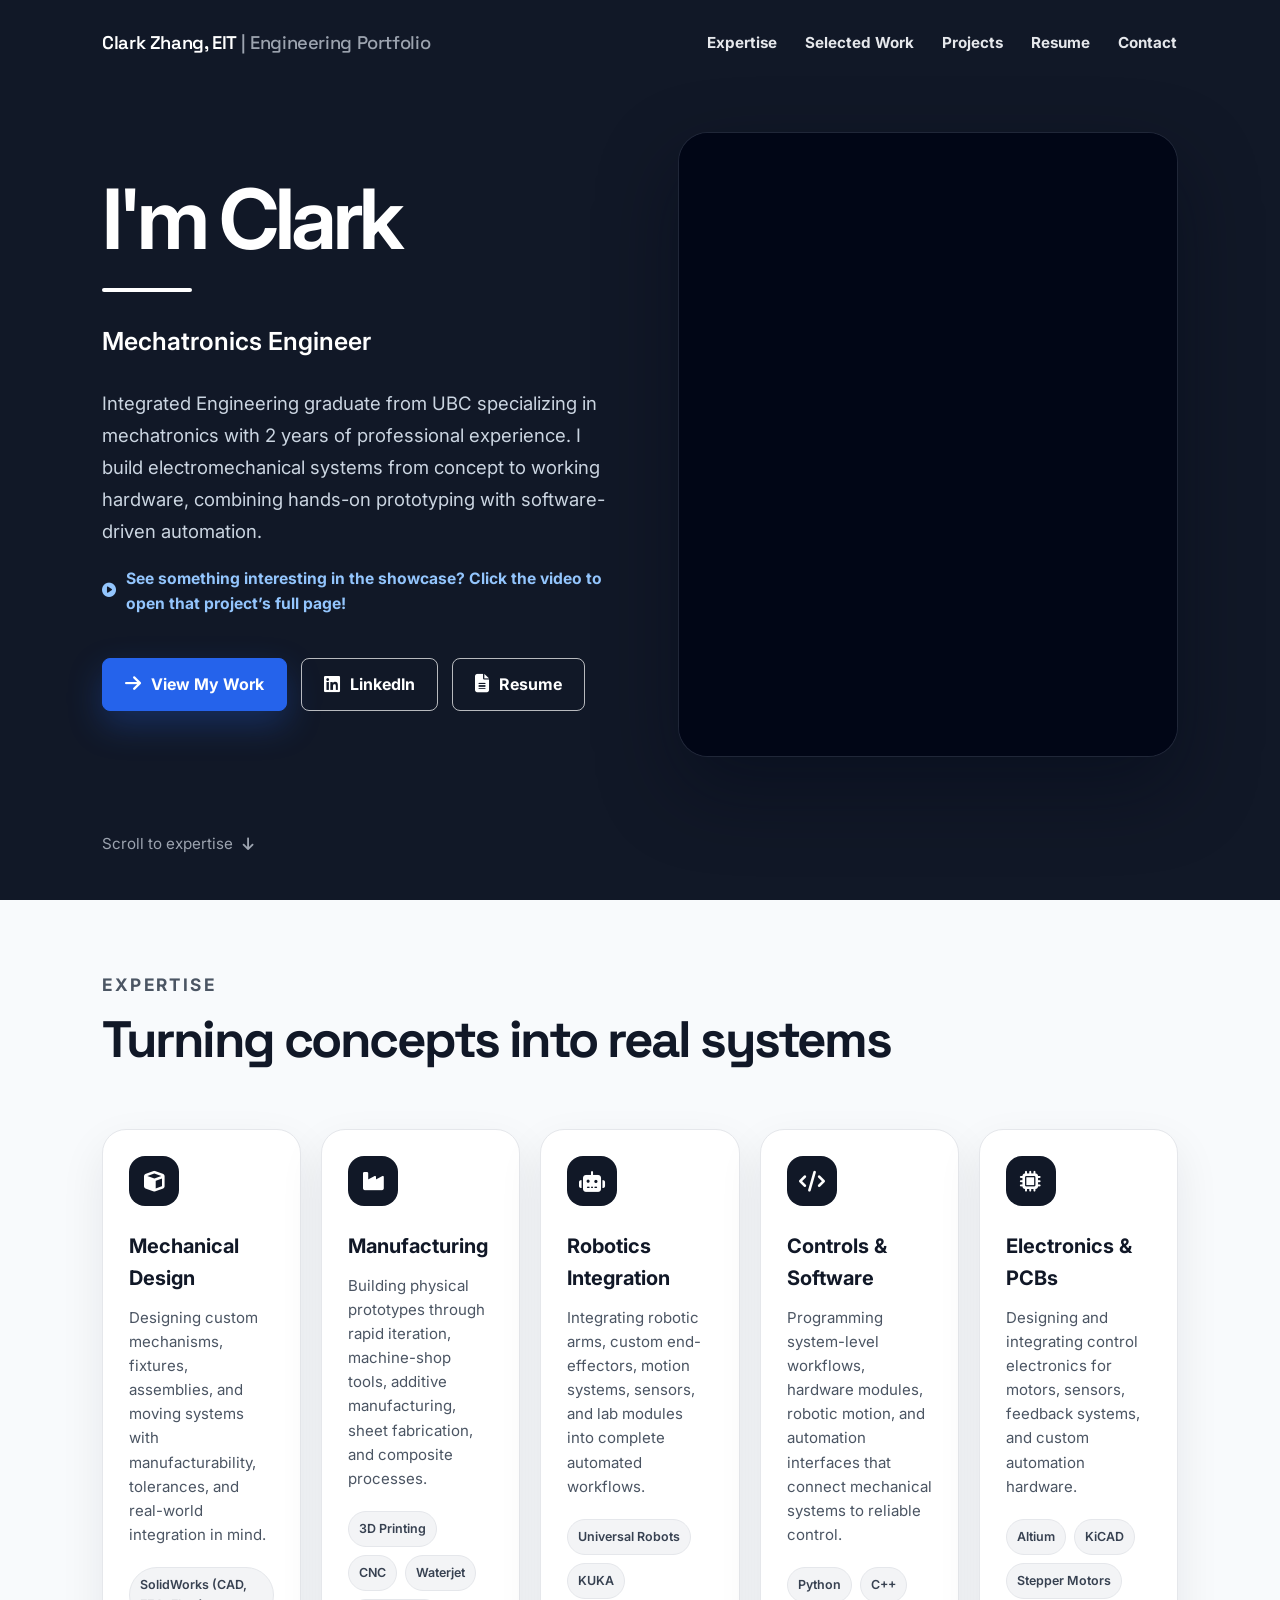
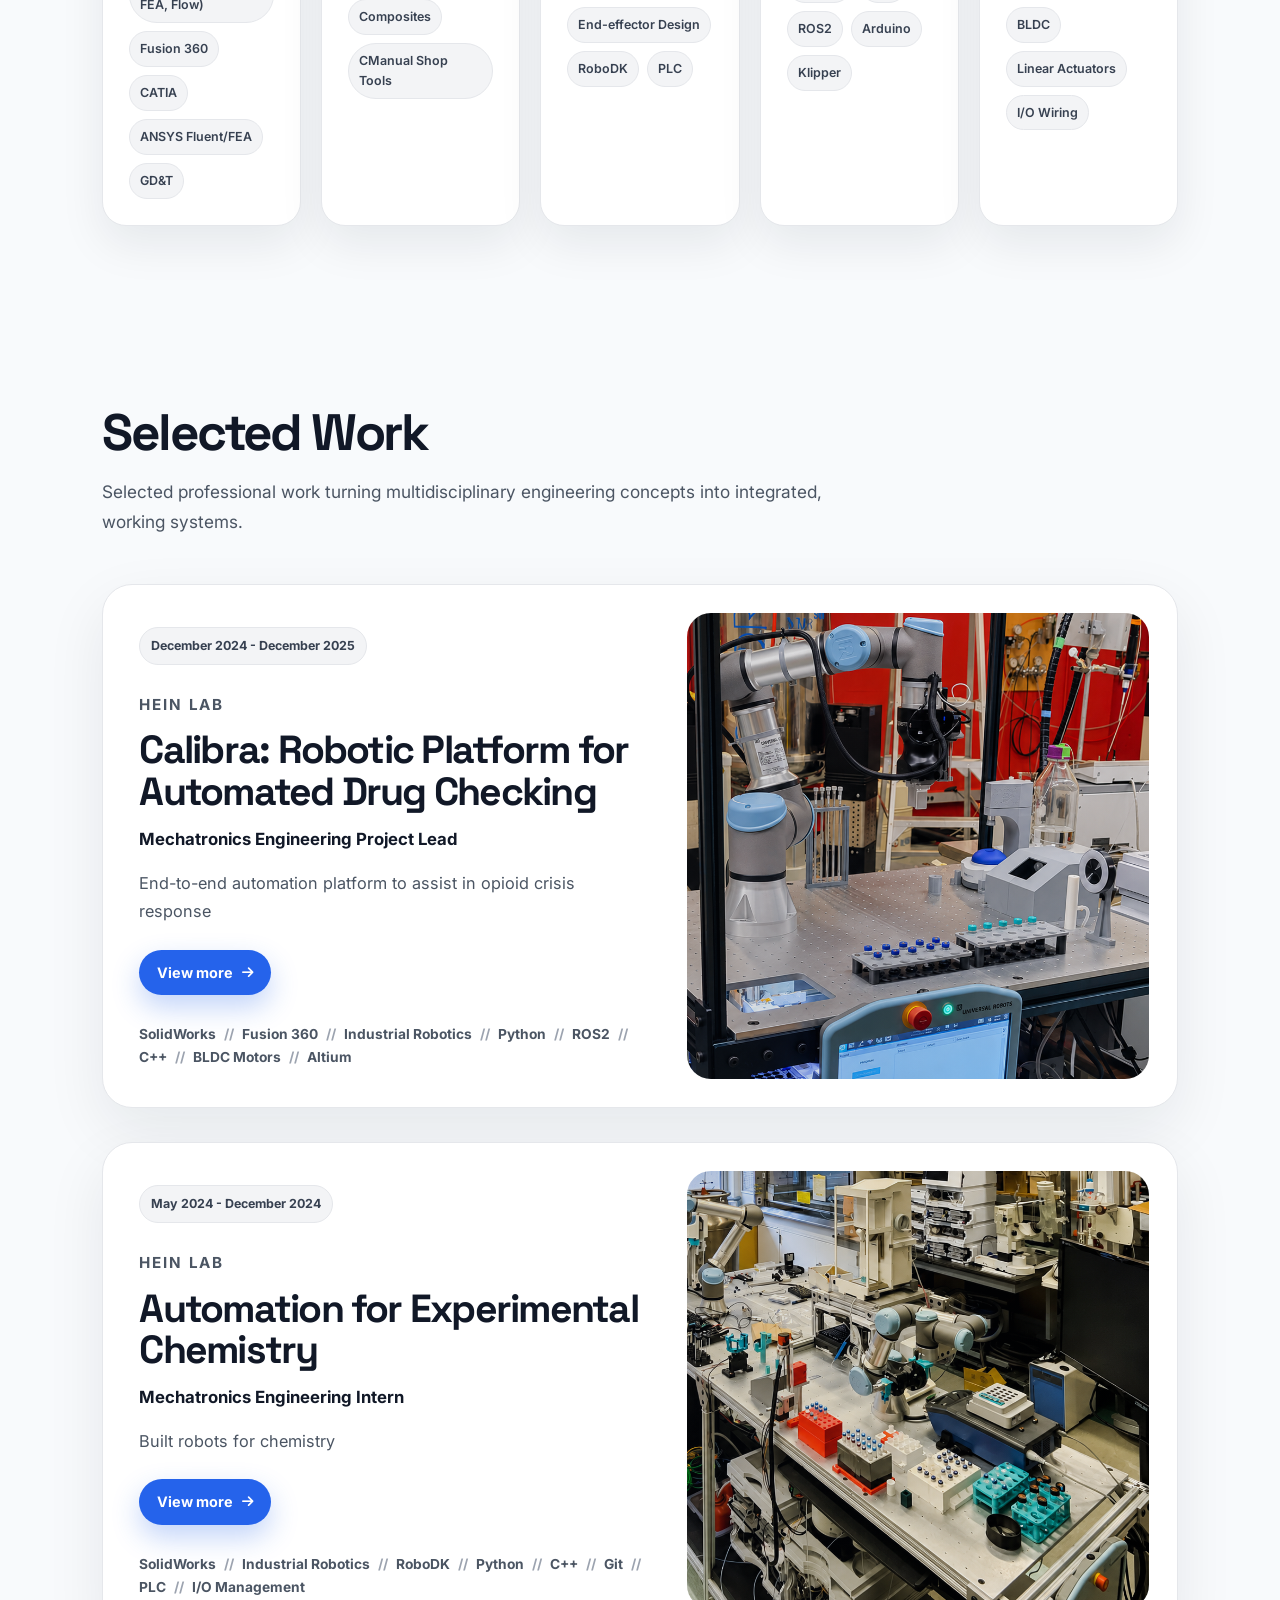
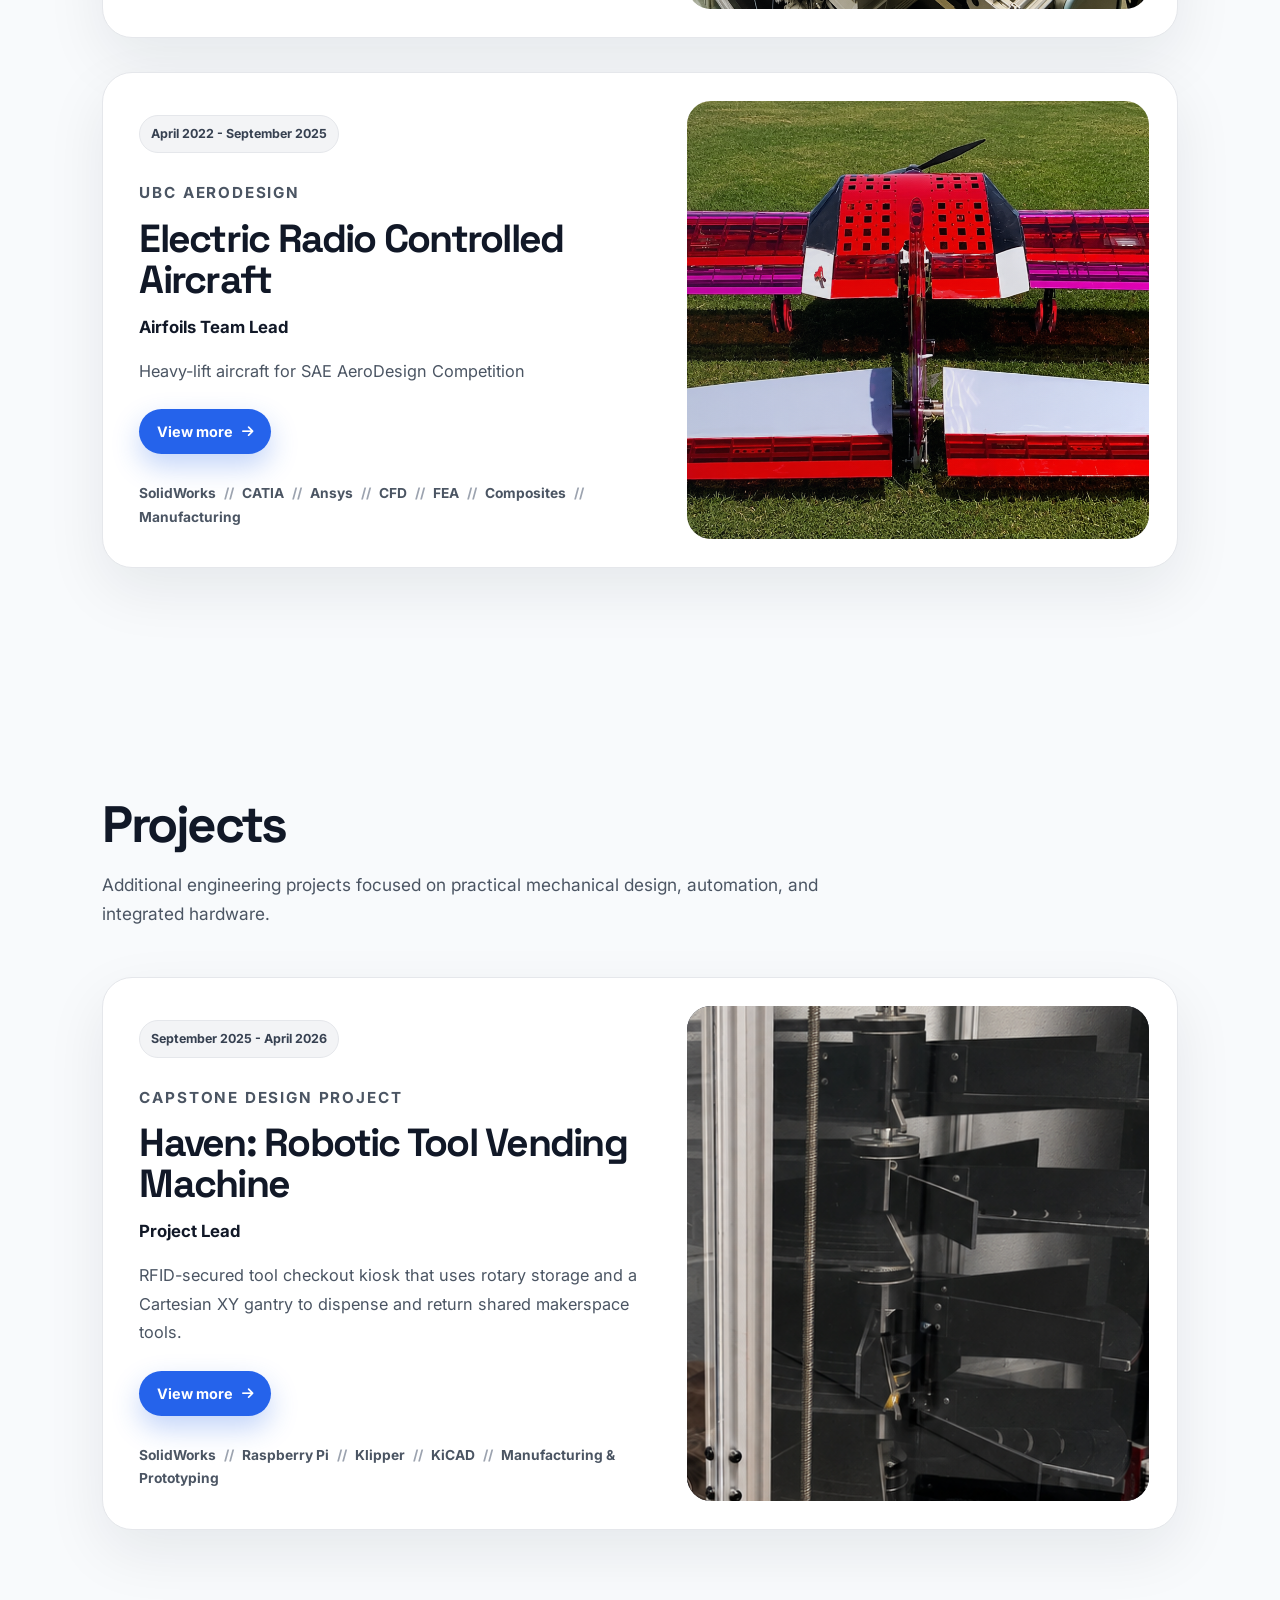
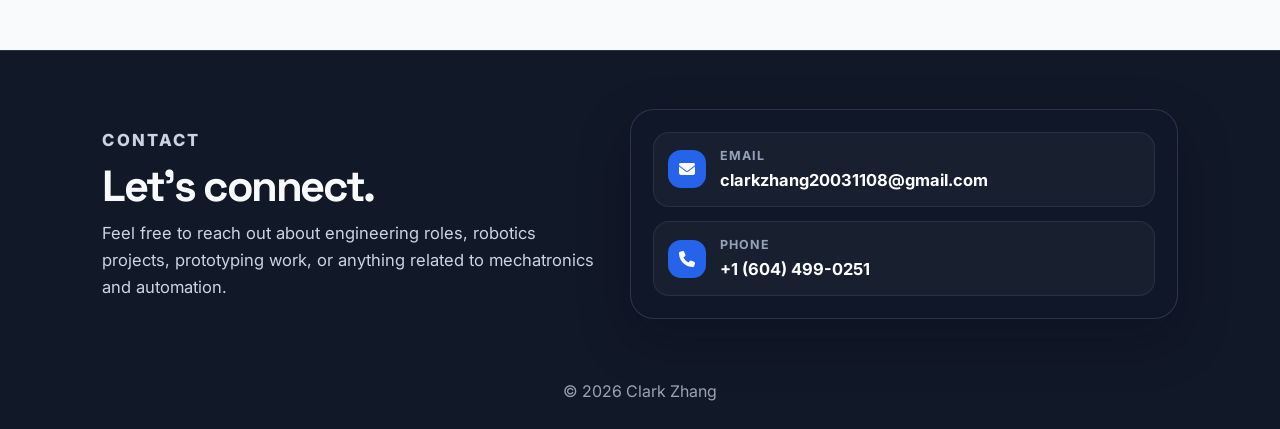
==== index.html @ 31106a75 "Adjust hero animation timing" ====
<!DOCTYPE html>
<html lang="en">
<head>
  <meta charset="UTF-8" />
  <meta name="viewport" content="width=device-width, initial-scale=1.0" />

  <title>Clark Zhang, EIT | Engineering Portfolio</title>

  <link rel="preconnect" href="https://fonts.googleapis.com">
  <link rel="preconnect" href="https://fonts.gstatic.com" crossorigin>
  <link href="https://fonts.googleapis.com/css2?family=Inter:wght@400;500;600;700;800&family=Space+Grotesk:wght@500;600;700&display=swap" rel="stylesheet">

  <link rel="stylesheet" href="https://cdnjs.cloudflare.com/ajax/libs/font-awesome/6.5.1/css/all.min.css">
  <link rel="stylesheet" href="style.css" />
  <style>
    html {
      scroll-snap-type: none !important;
    }

    .hero,
    .expertise-section,
    .projects,
    .other-projects,
    .contact-section {
      scroll-snap-align: none !important;
    }

    .hero-main {
      grid-template-columns: minmax(0, 1.08fr) minmax(500px, 0.82fr);
      gap: 56px;
      align-items: center;
    }

    .hero-content {
      max-width: 920px;
    }

    .hero-headline {
      max-width: 880px;
      font-size: clamp(1.55rem, 1.65vw, 2.15rem);
      line-height: 1.28;
    }

    .hero-intro {
      max-width: 820px;
      margin-top: 30px;
      font-size: 1.16rem;
      line-height: 1.72;
      color: #cbd5e1;
    }

    .hero-video-note {
      display: inline-flex;
      align-items: center;
      gap: 10px;
      margin-top: 18px;
      color: #93c5fd;
      font-size: 0.98rem;
      font-weight: 700;
    }

    .hero-video-note i {
      font-size: 0.9rem;
    }

    .hero-content .hero-buttons {
      margin-top: 42px;
    }

    .hero-work-button {
      background: #2563eb;
      border-color: #2563eb;
      color: #ffffff;
      box-shadow: 0 14px 34px rgba(37, 99, 235, 0.28);
    }

    .hero-work-button:hover {
      background: #1d4ed8;
      border-color: #1d4ed8;
      color: #ffffff;
      transform: translateY(-2px);
    }

    .hero-showcase {
      position: relative;
      width: min(640px, 100%);
      aspect-ratio: 4 / 5;
      justify-self: end;
      border-radius: 30px;
      overflow: hidden;
      border: 1px solid rgba(148, 163, 184, 0.2);
      background: rgba(2, 6, 23, 0.88);
      box-shadow: 0 32px 80px rgba(2, 6, 23, 0.42);
      cursor: pointer;
      transition: transform 0.22s ease, border-color 0.22s ease, box-shadow 0.22s ease;
    }

    .hero-showcase:hover,
    .hero-showcase:focus-visible {
      transform: translateY(-4px);
      border-color: rgba(147, 197, 253, 0.72);
      box-shadow: 0 38px 92px rgba(2, 6, 23, 0.5), 0 0 0 4px rgba(37, 99, 235, 0.16);
      outline: none;
    }

    .hero-showcase video {
      width: 100%;
      height: 100%;
      object-fit: contain;
      display: block;
      background: rgba(2, 6, 23, 0.88);
    }

    .hero nav,
    .hero-content,
    .hero-showcase {
      opacity: 0;
      animation: hero-swipe-in 0.85s cubic-bezier(0.16, 1, 0.3, 1) forwards;
      will-change: opacity, transform, filter;
    }

    .hero-content,
    .hero-showcase {
      animation-delay: 0.12s;
    }

    .hero nav {
      animation-delay: 0.72s;
    }

    @keyframes hero-swipe-in {
      from {
        opacity: 0;
        transform: translateY(24px);
        filter: blur(4px);
      }

      to {
        opacity: 1;
        transform: translateY(0);
        filter: blur(0);
      }
    }

    @media (prefers-reduced-motion: reduce) {
      .hero nav,
      .hero-content,
      .hero-showcase {
        opacity: 1;
        animation: none;
        transform: none;
        filter: none;
      }
    }

    .scroll-hint {
      animation: scroll-bounce-gentle 2.4s ease-in-out infinite;
    }

    .scroll-hint i {
      animation: arrow-bounce-gentle 2.4s ease-in-out infinite;
    }

    @keyframes scroll-bounce-gentle {
      0%, 100% {
        transform: translateY(0);
        color: #9ca3af;
      }
      45% {
        transform: translateY(-7px);
        color: #f8fafc;
      }
      60% {
        transform: translateY(0);
      }
    }

    @keyframes arrow-bounce-gentle {
      0%, 100% {
        transform: translateY(0);
      }
      45% {
        transform: translateY(5px);
      }
      60% {
        transform: translateY(0);
      }
    }

    .other-projects {
      background: #f8fafc;
      color: #111827;
      padding: 110px 8% 120px;
    }

    .portfolio-projects {
      display: flex;
      flex-direction: column;
      gap: 34px;
    }

    .portfolio-project-card {
      display: grid;
      grid-template-columns: minmax(0, 1fr) minmax(360px, 0.9fr);
      gap: 42px;
      align-items: stretch;
      background: white;
      border: 1px solid #e5e7eb;
      border-radius: 30px;
      padding: 28px;
      min-height: 360px;
      box-shadow: 0 22px 60px rgba(15, 23, 42, 0.08);
      color: inherit;
    }

    .portfolio-project-copy {
      display: flex;
      flex-direction: column;
      justify-content: space-between;
      padding: 14px 0 10px 8px;
    }

    .portfolio-project-card h3 {
      font-family: "Space Grotesk", "Inter", sans-serif;
      font-size: 2.45rem;
      line-height: 1.05;
      letter-spacing: -0.045em;
      margin-bottom: 14px;
    }

    .portfolio-project-image {
      position: relative;
      min-height: 300px;
      overflow: hidden;
      border-radius: 24px;
      background: #111827;
    }

    .portfolio-project-image img {
      width: 100%;
      height: 100%;
      min-height: 300px;
      object-fit: cover;
      object-position: top center;
      transform: scale(1.32);
      transform-origin: top center;
      display: block;
    }

    .contact-section {
      background: #111827;
      color: #f8fafc;
      padding: 58px 8% 42px;
      border-top: 1px solid rgba(148, 163, 184, 0.18);
    }

    .contact-inner {
      width: min(1080px, 100%);
      margin: 0 auto;
      display: grid;
      grid-template-columns: minmax(0, 0.9fr) minmax(360px, 1fr);
      gap: 34px;
      align-items: center;
    }

    .contact-kicker {
      color: #93c5fd;
      text-transform: uppercase;
      letter-spacing: 0.14em;
      font-weight: 800;
      font-size: 0.82rem;
      margin-bottom: 10px;
    }

    .contact-section h2 {
      font-family: "Space Grotesk", "Inter", sans-serif;
      font-size: clamp(2.25rem, 3.4vw, 3.65rem);
      line-height: 1.03;
      letter-spacing: -0.055em;
      margin-bottom: 12px;
    }

    .contact-section p {
      color: #cbd5e1;
      font-size: 1.04rem;
      line-height: 1.62;
      max-width: 620px;
    }

    .contact-card {
      display: grid;
      gap: 14px;
      padding: 22px;
      border-radius: 24px;
      border: 1px solid rgba(148, 163, 184, 0.22);
      background: rgba(15, 23, 42, 0.75);
      box-shadow: 0 20px 52px rgba(2, 6, 23, 0.28);
    }

    .contact-item {
      display: flex;
      gap: 14px;
      align-items: center;
      color: #f8fafc;
      text-decoration: none;
      padding: 13px 14px;
      border-radius: 16px;
      background: rgba(255, 255, 255, 0.04);
      border: 1px solid rgba(148, 163, 184, 0.13);
      transition: transform 0.2s ease, border-color 0.2s ease, background 0.2s ease;
    }

    .contact-item:hover {
      transform: translateY(-2px);
      border-color: rgba(147, 197, 253, 0.6);
      background: rgba(37, 99, 235, 0.14);
    }

    .contact-icon {
      width: 38px;
      height: 38px;
      border-radius: 13px;
      display: grid;
      place-items: center;
      background: #2563eb;
      color: #ffffff;
      flex: 0 0 auto;
    }

    .contact-label {
      display: block;
      color: #94a3b8;
      font-size: 0.78rem;
      font-weight: 700;
      text-transform: uppercase;
      letter-spacing: 0.08em;
      margin-bottom: 1px;
    }

    .contact-value {
      display: block;
      color: #ffffff;
      font-size: 1.03rem;
      font-weight: 700;
    }

    footer {
      padding: 18px 8% 24px !important;
    }

    @media (max-width: 950px) {
      .hero-main {
        grid-template-columns: 1fr;
        gap: 42px;
      }

      .hero-showcase {
        justify-self: start;
        width: min(640px, 100%);
      }

      .portfolio-project-card,
      .contact-inner {
        grid-template-columns: 1fr;
        gap: 24px;
      }

      .portfolio-project-image {
        order: -1;
      }
    }

    @media (max-width: 700px) {
      .hero-showcase {
        border-radius: 22px;
      }

      .hero-intro {
        font-size: 1rem;
      }

      .hero-video-note {
        font-size: 0.9rem;
      }

      .other-projects {
        padding: 85px 7% 95px;
      }

      .contact-section {
        padding: 54px 7% 38px;
      }

      .portfolio-project-card {
        padding: 20px;
        border-radius: 24px;
        min-height: auto;
      }

      .portfolio-project-card h3 {
        font-size: 1.85rem;
      }

      .contact-card {
        padding: 18px;
      }

      .contact-item {
        align-items: flex-start;
      }

      .contact-value {
        font-size: 0.98rem;
        overflow-wrap: anywhere;
      }
    }
  </style>
  <script type="text/javascript">
      (function(c,l,a,r,i,t,y){
          c[a]=c[a]||function(){(c[a].q=c[a].q||[]).push(arguments)};
          t=l.createElement(r);t.async=1;t.src="https://www.clarity.ms/tag/"+i;
          y=l.getElementsByTagName(r)[0];y.parentNode.insertBefore(t,y);
      })(window, document, "clarity", "script", "x20qaftt5k");
  </script>
</head>

<body>
  <header class="hero">
    <nav>
      <h2 class="nav-brand">Clark Zhang, EIT <span>| Engineering Portfolio</span></h2>

      <div>
        <a href="#expertise">Expertise</a>
        <a href="#selected-work">Selected Work</a>
        <a href="#projects">Projects</a>
        <a href="resume.pdf?v=2" target="_blank">Resume</a>
        <a href="#contact">Contact</a>
      </div>
    </nav>

    <div class="hero-main">
      <div class="hero-content">
        <h1>I'm Clark</h1>
        <div class="hero-line"></div>

        <h2 class="hero-headline">
          Mechatronics Engineer
        </h2>

        <p class="hero-intro">
          Integrated Engineering graduate from UBC specializing in mechatronics with 2 years of professional experience. I build electromechanical systems from concept to working hardware, combining hands-on prototyping with software-driven automation.
        </p>

        <p class="hero-video-note">
          <i class="fa-solid fa-circle-play"></i>
          See something interesting in the showcase? Click the video to open that project’s full page!
        </p>

        <div class="hero-buttons">
          <a class="button icon-button hero-work-button" href="#selected-work">
            <i class="fa-solid fa-arrow-right"></i>
            View My Work
          </a>

          <a class="button icon-button secondary" href="https://www.linkedin.com/in/zhang-clark/" target="_blank" rel="noreferrer">
            <i class="fa-brands fa-linkedin"></i>
            LinkedIn
          </a>

          <a class="button icon-button secondary" href="resume.pdf?v=2" target="_blank">
            <i class="fa-solid fa-file-lines"></i>
            Resume
          </a>
        </div>
      </div>

      <figure class="hero-showcase" tabindex="0" role="link" aria-label="Open current project showcase">
        <video class="hero-showcase-video" autoplay muted loop playsinline preload="auto">
          <source src="./Portfolio-showcase.mp4?v=4" type="video/mp4">
          Your browser does not support the video tag.
        </video>
      </figure>
    </div>

    <a class="scroll-hint" href="#expertise">
      Scroll to expertise
      <i class="fa-solid fa-arrow-down"></i>
    </a>
  </header>

  <section id="expertise" class="expertise-section">
    <div class="expertise-header">
      <p class="expertise-kicker">Expertise</p>
      <h2>Turning concepts into real systems</h2>
    </div>

    <div class="skills-grid">
      <div class="skill-card">
        <div class="skill-icon"><i class="fa-solid fa-cube"></i></div>
        <h3>Mechanical Design</h3>
        <p>
          Designing custom mechanisms, fixtures, assemblies, and moving systems with manufacturability,
          tolerances, and real-world integration in mind.
        </p>
        <div class="skill-tags">
          <span>SolidWorks (CAD, FEA, Flow)</span>
          <span>Fusion 360</span>
          <span>CATIA</span>
          <span>ANSYS Fluent/FEA</span>
          <span>GD&amp;T</span>
        </div>
      </div>

      <div class="skill-card">
        <div class="skill-icon"><i class="fa-solid fa-industry"></i></div>
        <h3>Manufacturing</h3>
        <p>
          Building physical prototypes through rapid iteration, machine-shop tools, additive manufacturing,
          sheet fabrication, and composite processes.
        </p>
        <div class="skill-tags">
          <span>3D Printing</span>
          <span>CNC</span>
          <span>Waterjet</span>
          <span>Composites</span>
          <span>CManual Shop Tools</span>
        </div>
      </div>

      <div class="skill-card">
        <div class="skill-icon"><i class="fa-solid fa-robot"></i></div>
        <h3>Robotics Integration</h3>
        <p>
          Integrating robotic arms, custom end-effectors, motion systems, sensors, and lab modules into
          complete automated workflows.
        </p>
        <div class="skill-tags">
          <span>Universal Robots</span>
          <span>KUKA</span>
          <span>End-effector Design</span>
          <span>RoboDK</span>
          <span>PLC</span>
        </div>
      </div>

      <div class="skill-card">
        <div class="skill-icon"><i class="fa-solid fa-code"></i></div>
        <h3>Controls &amp; Software</h3>
        <p>
          Programming system-level workflows, hardware modules, robotic motion, and automation interfaces
          that connect mechanical systems to reliable control.
        </p>
        <div class="skill-tags">
          <span>Python</span>
          <span>C++</span>
          <span>ROS2</span>
          <span>Arduino</span>
          <span>Klipper</span>
        </div>
      </div>

      <div class="skill-card">
        <div class="skill-icon"><i class="fa-solid fa-microchip"></i></div>
        <h3>Electronics &amp; PCBs</h3>
        <p>
          Designing and integrating control electronics for motors, sensors, feedback systems, and custom
          automation hardware.
        </p>
        <div class="skill-tags">
          <span>Altium</span>
          <span>KiCAD</span>
          <span>Stepper Motors</span>
          <span>BLDC</span>
          <span>Linear Actuators</span>
          <span>I/O Wiring</span>
        </div>
      </div>
    </div>
  </section>

  <section id="selected-work" class="projects">
    <div class="projects-header">
      <h2>Selected Work</h2>
      <p>
        Selected professional work turning multidisciplinary engineering concepts into integrated, working systems.
      </p>
    </div>

    <div class="featured-projects">
      <a class="featured-project" href="projects/drug-analysis.html">
        <div class="project-copy">
          <div class="project-topline">
            <span class="project-pill">December 2024 - December 2025</span>
          </div>

          <div class="project-main">
            <p class="project-company">Hein Lab</p>
            <h3>Calibra: Robotic Platform for Automated Drug Checking</h3>
            <p class="project-role">Mechatronics Engineering Project Lead</p>
            <p class="project-description">
              End-to-end automation platform to assist in opioid crisis response
            </p>

            <span class="project-view-button">
              View more
              <i class="fa-solid fa-arrow-right"></i>
            </span>
          </div>

          <div class="project-bottom">
            <div class="project-skills">
              <span>SolidWorks</span>
              <span>Fusion 360</span>
              <span>Industrial Robotics</span>
              <span>Python</span>
              <span>ROS2</span>
              <span>C++</span>
              <span>BLDC Motors</span>
              <span>Altium</span>
            </div>
          </div>
        </div>

        <div class="project-image-wrap">
          <img src="images/calibra/drug-checking.png" alt="Robotic drug-checking platform">
          <div class="project-image-overlay"></div>
        </div>
      </a>

      <a class="featured-project" href="projects/hein-internship.html">
        <div class="project-copy">
          <div class="project-topline">
            <span class="project-pill">May 2024 - December 2024</span>
          </div>

          <div class="project-main">
            <p class="project-company">Hein Lab</p>
            <h3>Automation for Experimental Chemistry</h3>
            <p class="project-role">Mechatronics Engineering Intern</p>
            <p class="project-description">
              Built robots for chemistry
            </p>
            <span class="project-view-button">
              View more
              <i class="fa-solid fa-arrow-right"></i>
            </span>
          </div>

          <div class="project-bottom">
            <div class="project-skills">
              <span>SolidWorks</span>
              <span>Industrial Robotics</span>
              <span>RoboDK</span>
              <span>Python</span>
              <span>C++</span>
              <span>Git</span>
              <span>PLC</span>
              <span>I/O Management</span>
            </div>
          </div>
        </div>

        <div class="project-image-wrap">
          <img src="images/hein-internship.png" alt="Hein Lab Mechatronics project">
          <div class="project-image-overlay"></div>
        </div>
      </a>

      <a class="featured-project" href="projects/aerodesign.html">
        <div class="project-copy">
          <div class="project-topline">
            <span class="project-pill">April 2022 - September 2025</span>
          </div>

          <div class="project-main">
            <p class="project-company">UBC AeroDesign</p>
            <h3>Electric Radio Controlled Aircraft</h3>
            <p class="project-role">Airfoils Team Lead</p>
            <p class="project-description">
              Heavy-lift aircraft for SAE AeroDesign Competition
            </p>
            <span class="project-view-button">
              View more
              <i class="fa-solid fa-arrow-right"></i>
            </span>
          </div>

          <div class="project-bottom">
            <div class="project-skills">
              <span>SolidWorks</span>
              <span>CATIA</span>
              <span>Ansys</span>
              <span>CFD</span>
              <span>FEA</span>
              <span>Composites</span>
              <span>Manufacturing</span>
            </div>
          </div>
        </div>

        <div class="project-image-wrap">
          <img src="images/aerodesign.png" alt="UBC AeroDesign aircraft">
          <div class="project-image-overlay"></div>
        </div>
      </a> 
    </div>
  </section>

  <section id="projects" class="other-projects">
    <div class="projects-header">
      <h2>Projects</h2>
      <p>
        Additional engineering projects focused on practical mechanical design, automation, and integrated hardware.
      </p>
    </div>

    <div class="portfolio-projects">
      <article class="portfolio-project-card">
        <div class="portfolio-project-copy">
          <div class="project-topline">
            <span class="project-pill">September 2025 - April 2026</span>
          </div>

          <div class="project-main">
            <p class="project-company">Capstone Design Project</p>
            <h3>Haven: Robotic Tool Vending Machine</h3>
            <p class="project-role">Project Lead</p>
            <p class="project-description">
              RFID-secured tool checkout kiosk that uses rotary storage and a Cartesian XY gantry to dispense and return shared makerspace tools.
            </p>
            <a class="project-view-button" href="projects/haven.html">
              View more
              <i class="fa-solid fa-arrow-right"></i>
            </a>
          </div>

          <div class="project-bottom">
            <div class="project-skills">
              <span>SolidWorks</span>
              <span>Raspberry Pi</span>
              <span>Klipper</span>
              <span>KiCAD</span>
              <span>Manufacturing &amp; Prototyping</span>
            </div>
          </div>
        </div>

        <div class="portfolio-project-image">
          <img src="images/haven/haven-cropped.png" alt="Haven robotic tool vending machine">
        </div>
      </article>
    </div>
  </section>

  <section id="contact" class="contact-section">
    <div class="contact-inner">
      <div>
        <p class="contact-kicker">Contact</p>
        <h2>Let’s connect.</h2>
        <p>
          Feel free to reach out about engineering roles, robotics projects, prototyping work, or anything related to mechatronics and automation.
        </p>
      </div>

      <div class="contact-card">
        <a class="contact-item" href="mailto:clarkzhang20031108@gmail.com">
          <span class="contact-icon"><i class="fa-solid fa-envelope"></i></span>
          <span>
            <span class="contact-label">Email</span>
            <span class="contact-value">clarkzhang20031108@gmail.com</span>
          </span>
        </a>

        <a class="contact-item" href="tel:+16044990251">
          <span class="contact-icon"><i class="fa-solid fa-phone"></i></span>
          <span>
            <span class="contact-label">Phone</span>
            <span class="contact-value">+1 (604) 499-0251</span>
          </span>
        </a>
      </div>
    </div>
  </section>

  <footer>
    <p>&copy; 2026 Clark Zhang</p>
  </footer>

  <script>
    document.addEventListener('DOMContentLoaded', () => {
      const video = document.querySelector('.hero-showcase-video');
      const showcase = document.querySelector('.hero-showcase');
      const currentProjectLabel = document.querySelector('.hero-current-project');
      if (!video || !showcase) return;

      const showcaseSegments = [
        { name: 'Calibra', duration: 8.03, href: 'projects/drug-analysis.html' },
        { name: 'Mechatronics Internship', duration: 4.26, href: 'projects/hein-internship.html' },
        { name: 'AeroDesign', duration: 5.13, href: 'projects/aerodesign.html' },
        { name: 'Haven', duration: 7.8, href: 'projects/haven.html' }
      ];

      const totalShowcaseDuration = showcaseSegments.reduce((sum, segment) => sum + segment.duration, 0);

      const getCurrentSegment = () => {
        const rawTime = Number.isFinite(video.currentTime) ? video.currentTime : 0;
        let time = rawTime % totalShowcaseDuration;

        for (const segment of showcaseSegments) {
          if (time < segment.duration) return segment;
          time -= segment.duration;
        }

        return showcaseSegments[0];
      };

      const updateCurrentProject = () => {
        const segment = getCurrentSegment();
        showcase.dataset.currentHref = segment.href;
        showcase.setAttribute('aria-label', `Open ${segment.name} project page`);
        if (currentProjectLabel) currentProjectLabel.textContent = segment.name;
      };

      const openCurrentProject = () => {
        updateCurrentProject();
        const href = showcase.dataset.currentHref || showcaseSegments[0].href;
        window.location.href = href;
      };

      video.muted = true;
      video.defaultMuted = true;
      video.playsInline = true;

      const tryPlay = () => {
        const playAttempt = video.play();
        if (playAttempt !== undefined) {
          playAttempt.catch(() => {});
        }
      };

      updateCurrentProject();
      video.addEventListener('timeupdate', updateCurrentProject);
      video.addEventListener('loadedmetadata', updateCurrentProject);
      showcase.addEventListener('click', openCurrentProject);
      showcase.addEventListener('keydown', (event) => {
        if (event.key === 'Enter' || event.key === ' ') {
          event.preventDefault();
          openCurrentProject();
        }
      });

      tryPlay();
      window.addEventListener('load', tryPlay);
      document.addEventListener('visibilitychange', () => {
        if (!document.hidden) tryPlay();
      });
    });
  </script>
</body>
</html>
---- style.css ----
* {
  box-sizing: border-box;
  margin: 0;
  padding: 0;
}

html {
  scroll-behavior: smooth;
  scroll-snap-type: y proximity;
}

body {
  font-family: "Inter", Arial, Helvetica, sans-serif;
  line-height: 1.6;
  background: #f8fafc;
  color: #111827;
  overflow-x: hidden;
}

a {
  text-decoration: none;
  color: inherit;
}

/* =========================
   Navigation
========================= */

nav {
  display: flex;
  justify-content: space-between;
  align-items: center;
  gap: 28px;
}

nav a {
  margin-left: 24px;
  color: #e5e7eb;
  font-size: 0.95rem;
  font-weight: 700;
}

nav a:hover {
  color: white;
}

.nav-brand {
  font-family: "Space Grotesk", "Inter", sans-serif;
  font-size: 1.15rem;
  font-weight: 600;
  letter-spacing: -0.02em;
  color: white;
}

.nav-brand span {
  color: #9ca3af;
  font-weight: 500;
}

/* =========================
   Hero
========================= */

.hero {
  min-height: 100vh;
  scroll-snap-align: start;
  background: #111827;
  color: white;
  padding: 28px 8% 36px;
  display: flex;
  flex-direction: column;
  justify-content: space-between;
}

.hero-main {
  display: grid;
  grid-template-columns: minmax(0, 1.1fr) minmax(320px, 0.9fr);
  gap: 80px;
  align-items: center;
  flex: 1;
}

.hero-content {
  max-width: 820px;
}

.hero h1 {
  font-size: 5.2rem;
  font-weight: 650;
  letter-spacing: -0.05em;
  line-height: 1;
  margin-bottom: 28px;
}

.hero-line {
  width: 90px;
  height: 4px;
  background: white;
  border-radius: 999px;
  margin-bottom: 34px;
}

.hero-headline {
  font-size: 1.55rem;
  font-weight: 600;
  line-height: 1.45;
  max-width: 850px;
  margin-bottom: 16px;
  color: white;
}

.hero-description {
  font-size: 1.15rem;
  line-height: 1.75;
  max-width: 800px;
  color: #d1d5db;
  margin-bottom: 36px;
}

.hero-buttons {
  display: flex;
  gap: 14px;
  flex-wrap: wrap;
}

.button {
  display: inline-flex;
  align-items: center;
  justify-content: center;
  gap: 10px;
  padding: 13px 22px;
  border-radius: 8px;
  background: white;
  color: #111827;
  font-weight: 700;
  border: 1px solid white;
}

.button.secondary {
  background: transparent;
  color: white;
  border-color: rgba(255, 255, 255, 0.7);
}

.button i {
  font-size: 1.05rem;
}

.icon-button {
  display: inline-flex;
  align-items: center;
  gap: 10px;
}

.icon-button i {
  font-size: 1.15rem;
}

/* Plain right-side hero paragraph */
.hero-side {
  max-width: 620px;
  justify-self: end;
  border: none;
  background: transparent;
  backdrop-filter: none;
  box-shadow: none;
  border-radius: 0;
  padding: 0;
}

.hero-side p {
  color: #cbd5e1;
  font-size: 1.22rem;
  line-height: 1.8;
  margin: 0;
  max-width: 620px;
}

.hero-side-label {
  font-size: 0.85rem;
  color: #9ca3af;
  text-transform: uppercase;
  letter-spacing: 0.14em;
  margin-bottom: 20px;
  font-weight: 700;
}

.hero-side h3 {
  font-family: "Space Grotesk", "Inter", sans-serif;
  color: white;
  font-size: 1.7rem;
  line-height: 1.15;
  margin: 0 0 14px;
  letter-spacing: -0.035em;
}

.scroll-hint {
  font-size: 0.95rem;
  color: #9ca3af;
  display: inline-flex;
  align-items: center;
  gap: 10px;
  padding-bottom: 8px;
  width: fit-content;
}

.scroll-hint i {
  font-size: 0.9rem;
}

/* =========================
   Expertise
========================= */

.expertise-section {
  min-height: 100vh;
  scroll-snap-align: start;
  background: #f8fafc;
  color: #111827;
  padding: 70px 8%;
  display: flex;
  flex-direction: column;
  justify-content: center;
}

.expertise-header {
  margin-bottom: 44px;
}

.expertise-kicker,
.projects-kicker {
  font-size: 0.85rem;
  font-weight: 700;
  letter-spacing: 0.14em;
  text-transform: uppercase;
  color: #6b7280;
  margin-bottom: 14px;
}

.expertise-header h2,
.projects-header h2 {
  font-family: "Space Grotesk", "Inter", sans-serif;
  font-size: 3.2rem;
  line-height: 1.05;
  letter-spacing: -0.05em;
  max-width: 850px;
  margin-bottom: 18px;
}

.expertise-header p,
.projects-header p {
  max-width: 760px;
  font-size: 1.08rem;
  line-height: 1.7;
  color: #4b5563;
}

.skills-grid {
  display: grid;
  grid-template-columns: repeat(5, 1fr);
  gap: 20px;
}

.skill-card {
  min-height: 285px;
  background: white;
  border: 1px solid #e5e7eb;
  border-radius: 24px;
  padding: 26px;
  box-shadow: 0 18px 45px rgba(15, 23, 42, 0.08);
  transition: transform 0.2s ease, box-shadow 0.2s ease;
}

.skill-card:hover {
  transform: translateY(-6px);
  box-shadow: 0 24px 55px rgba(15, 23, 42, 0.12);
}

.skill-icon {
  width: 50px;
  height: 50px;
  border-radius: 16px;
  background: #111827;
  color: white;
  display: inline-flex;
  align-items: center;
  justify-content: center;
  font-size: 1.3rem;
  margin-bottom: 24px;
}

.skill-card h3 {
  font-size: 1.25rem;
  margin-bottom: 12px;
  color: #111827;
}

.skill-card p {
  font-size: 0.94rem;
  line-height: 1.6;
  color: #4b5563;
  margin-bottom: 20px;
}

.skill-tags {
  display: flex;
  flex-wrap: wrap;
  gap: 8px;
}

.skill-tags span {
  font-size: 0.78rem;
  font-weight: 600;
  color: #374151;
  background: #f3f4f6;
  border: 1px solid #e5e7eb;
  padding: 7px 10px;
  border-radius: 999px;
}

/* =========================
   Selected Work / Projects
========================= */

.projects {
  scroll-snap-align: start;
  background: #f8fafc;
  color: #111827;
  padding: 110px 8% 120px;
}

.projects-header {
  margin-bottom: 48px;
}

.featured-projects {
  display: flex;
  flex-direction: column;
  gap: 34px;
}

.featured-project {
  display: grid;
  grid-template-columns: minmax(0, 1fr) minmax(360px, 0.9fr);
  gap: 42px;
  align-items: stretch;
  background: white;
  border: 1px solid #e5e7eb;
  border-radius: 30px;
  padding: 28px;
  min-height: 360px;
  box-shadow: 0 22px 60px rgba(15, 23, 42, 0.08);
  color: inherit;
  transition: transform 0.22s ease, box-shadow 0.22s ease, border-color 0.22s ease;
}

.featured-project:hover {
  transform: translateY(-6px);
  box-shadow: 0 30px 75px rgba(15, 23, 42, 0.13);
  border-color: #cbd5e1;
}

.project-copy {
  display: flex;
  flex-direction: column;
  justify-content: space-between;
  padding: 14px 0 10px 8px;
}

.project-topline {
  display: flex;
  flex-wrap: wrap;
  gap: 10px;
  margin-bottom: 28px;
}

.project-pill {
  font-size: 0.78rem;
  font-weight: 700;
  color: #374151;
  background: #f3f4f6;
  border: 1px solid #e5e7eb;
  padding: 8px 11px;
  border-radius: 999px;
}

.project-company {
  font-size: 0.95rem;
  font-weight: 700;
  letter-spacing: 0.12em;
  text-transform: uppercase;
  color: #4b5563;
  margin-bottom: 12px;
}

.featured-project h3 {
  font-family: "Space Grotesk", "Inter", sans-serif;
  font-size: 2.45rem;
  line-height: 1.05;
  letter-spacing: -0.045em;
  margin-bottom: 14px;
}

.project-role {
  font-size: 1.05rem;
  font-weight: 700;
  color: #111827;
  margin-bottom: 16px;
}

.project-description {
  max-width: 680px;
  font-size: 1.02rem;
  line-height: 1.75;
  color: #4b5563;
}

.project-view-button {
  display: inline-flex;
  align-items: center;
  justify-content: center;
  width: fit-content;
  margin-top: 24px;
  padding: 11px 18px;
  border-radius: 999px;
  background: #2563eb;
  color: white;
  font-size: 0.9rem;
  font-weight: 700;
  box-shadow: 0 12px 28px rgba(37, 99, 235, 0.28);
  transition: transform 0.2s ease, box-shadow 0.2s ease, background 0.2s ease;
}

.project-view-button:hover {
  background: #1d4ed8;
  transform: translateY(-2px);
  box-shadow: 0 16px 34px rgba(37, 99, 235, 0.36);
}

.project-view-button i {
  margin-left: 9px;
  font-size: 0.82rem;
}

.project-bottom {
  margin-top: 28px;
}

.project-skills {
  display: block;
  max-width: 760px;
  font-size: 0.86rem;
  font-weight: 700;
  line-height: 1.7;
  color: #4b5563;
}

.project-skills span {
  display: inline;
  color: #4b5563;
  background: transparent;
  border: none;
  padding: 0;
  margin: 0;
  border-radius: 0;
  box-shadow: none;
}

.project-skills span:not(:last-child)::after {
  content: " // ";
  color: #9ca3af;
  margin: 0 5px;
}

.project-image-wrap {
  position: relative;
  overflow: hidden;
  border-radius: 24px;
  min-height: 300px;
  background: #111827;
}

.project-image-wrap img {
  width: 100%;
  height: 100%;
  min-height: 300px;
  object-fit: cover;
  display: block;
  transition: transform 0.35s ease;
}

.featured-project:hover .project-image-wrap img {
  transform: scale(1.035);
}

.project-image-overlay {
  position: absolute;
  inset: 0;
  background: linear-gradient(
    90deg,
    rgba(15, 23, 42, 0.16),
    rgba(15, 23, 42, 0.02)
  );
  pointer-events: none;
}

/* =========================
   Project Detail Pages
========================= */

.project-page-header {
  background: #111827;
  color: white;
  padding: 30px 8%;
  border-bottom: 1px solid rgba(255, 255, 255, 0.28);
}

.project-page-body {
  background:
    radial-gradient(circle at top, rgba(37, 99, 235, 0.14), transparent 32%),
    #020617;
  color: #e5eefb;
}

.project-page-body .project-page-header nav a,
.project-page-body .project-page-header h2 a {
  color: #f8fafc;
}

.project-page-body .project-page-header nav a:hover {
  color: #93c5fd;
}

.project-detail {
  width: min(1500px, 94vw);
  margin: 0 auto;
  padding: 48px 0 96px;
}

.project-detail-hero {
  position: relative;
  min-height: 420px;
  overflow: hidden;
  border: 1px solid rgba(148, 163, 184, 0.14);
  border-radius: 32px;
  background: #0f172a;
  box-shadow: 0 36px 80px rgba(2, 6, 23, 0.45);
}

.project-hero-image {
  width: 100%;
  height: 100%;
  min-height: 420px;
  object-fit: cover;
  display: block;
}

.project-hero-overlay {
  position: absolute;
  inset: 0;
  background:
    linear-gradient(180deg, rgba(2, 6, 23, 0.24), rgba(2, 6, 23, 0.8)),
    linear-gradient(90deg, rgba(2, 6, 23, 0.55), rgba(2, 6, 23, 0.18));
}

.project-detail-content {
  width: min(1200px, 78vw);
  margin: 48px auto 0;
}

.project-detail-section + .project-detail-section {
  margin-top: 52px;
}

.project-detail h2 {
  margin: 0 0 16px;
  font-family: "Space Grotesk", "Inter", sans-serif;
  font-size: clamp(1.75rem, 2.4vw, 2.25rem);
  letter-spacing: -0.04em;
  color: #f8fafc;
}

.project-detail p,
.project-detail li {
  font-size: 1.18rem;
  line-height: 1.9;
  color: #cbd5e1;
}

.project-detail ul {
  margin-left: 28px;
  display: grid;
  gap: 12px;
}

.project-detail strong {
  color: #f8fafc;
}

.project-detail .project-meta {
  font-size: 0.84rem;
  font-weight: 700;
  letter-spacing: 0.16em;
  text-transform: uppercase;
  color: #93c5fd;
  margin-bottom: 18px;
}

/* =========================
   Footer
========================= */

footer {
  text-align: center;
  padding: 32px 8%;
  background: #111827;
  color: #9ca3af;
}

footer p {
  margin: 0;
}

/* =========================
   Responsive
========================= */

@media (max-width: 1200px) {
  html {
    scroll-snap-type: none;
  }

  .skills-grid {
    grid-template-columns: repeat(3, 1fr);
  }

  .expertise-section {
    min-height: auto;
  }
}

@media (max-width: 950px) {
  nav {
    align-items: flex-start;
  }

  nav div {
    display: flex;
    flex-wrap: wrap;
    justify-content: flex-end;
    gap: 14px;
  }

  nav a {
    margin-left: 0;
  }

  .hero-main {
    grid-template-columns: 1fr;
    gap: 44px;
  }

  .hero-side {
    justify-self: start;
    max-width: 100%;
  }

  .hero-side p {
    max-width: 100%;
  }

  .expertise-header h2,
  .projects-header h2 {
    font-size: 2.6rem;
  }

  .skills-grid {
    grid-template-columns: repeat(2, 1fr);
  }

  .featured-project {
    grid-template-columns: 1fr;
    gap: 24px;
  }

  .project-image-wrap {
    order: -1;
  }

  .featured-project h3 {
    font-size: 2.1rem;
  }
}

@media (max-width: 700px) {
  .hero {
    padding: 24px 7% 30px;
  }

  nav {
    flex-direction: column;
    gap: 18px;
  }

  .nav-brand {
    font-size: 1rem;
  }

  .hero h1 {
    font-size: 3.3rem;
  }

  .hero-headline {
    font-size: 1.3rem;
  }

  .hero-buttons {
    flex-direction: column;
    align-items: flex-start;
  }

  .hero-side p {
    font-size: 1rem;
  }

  .expertise-section {
    padding: 80px 7%;
  }

  .expertise-header h2,
  .projects-header h2 {
    font-size: 2.25rem;
  }

  .skills-grid {
    grid-template-columns: 1fr;
  }

  .skill-card {
    min-height: auto;
  }

  .projects {
    padding: 85px 7% 95px;
  }

  .featured-project {
    padding: 20px;
    border-radius: 24px;
  }

  .project-copy {
    padding: 4px 0;
  }

  .featured-project h3 {
    font-size: 1.85rem;
  }

  .project-description {
    font-size: 0.96rem;
  }

  .project-skills {
    font-size: 0.82rem;
  }

  .project-detail {
    width: min(100%, 100vw);
    padding: 20px 0 72px;
  }

  .project-detail-hero {
    min-height: 300px;
    border-radius: 22px;
  }

  .project-hero-image {
    min-height: 300px;
  }

  .project-hero-content {
    padding: 28px;
  }

  .project-detail-content {
    width: min(100%, 88vw);
    margin-top: 32px;
  }

  .project-detail p,
  .project-detail li {
    font-size: 1.02rem;
  }
}

.project-title-block {
  width: min(1200px, 86vw);
  margin: 48px auto 0;
  text-align: center;
}

.project-title-block .project-meta {
  font-size: 0.84rem;
  font-weight: 700;
  letter-spacing: 0.16em;
  text-transform: uppercase;
  color: #93c5fd;
  margin-bottom: 14px;
}

.project-title-block h1 {
  max-width: 980px;
  margin: 0 auto;
  color: #f8fafc;
  font-family: "Space Grotesk", "Inter", sans-serif;
  font-size: clamp(2.6rem, 5vw, 4.8rem);
  line-height: 1.02;
  letter-spacing: -0.055em;
  text-wrap: balance;
}

.project-inline-image figcaption {
  padding: 14px 18px 16px;
  font-size: 0.92rem;
  line-height: 1.55;
  color: #cbd5e1;
  background: rgba(15, 23, 42, 0.72);
  border-top: 1px solid rgba(148, 163, 184, 0.16);
}
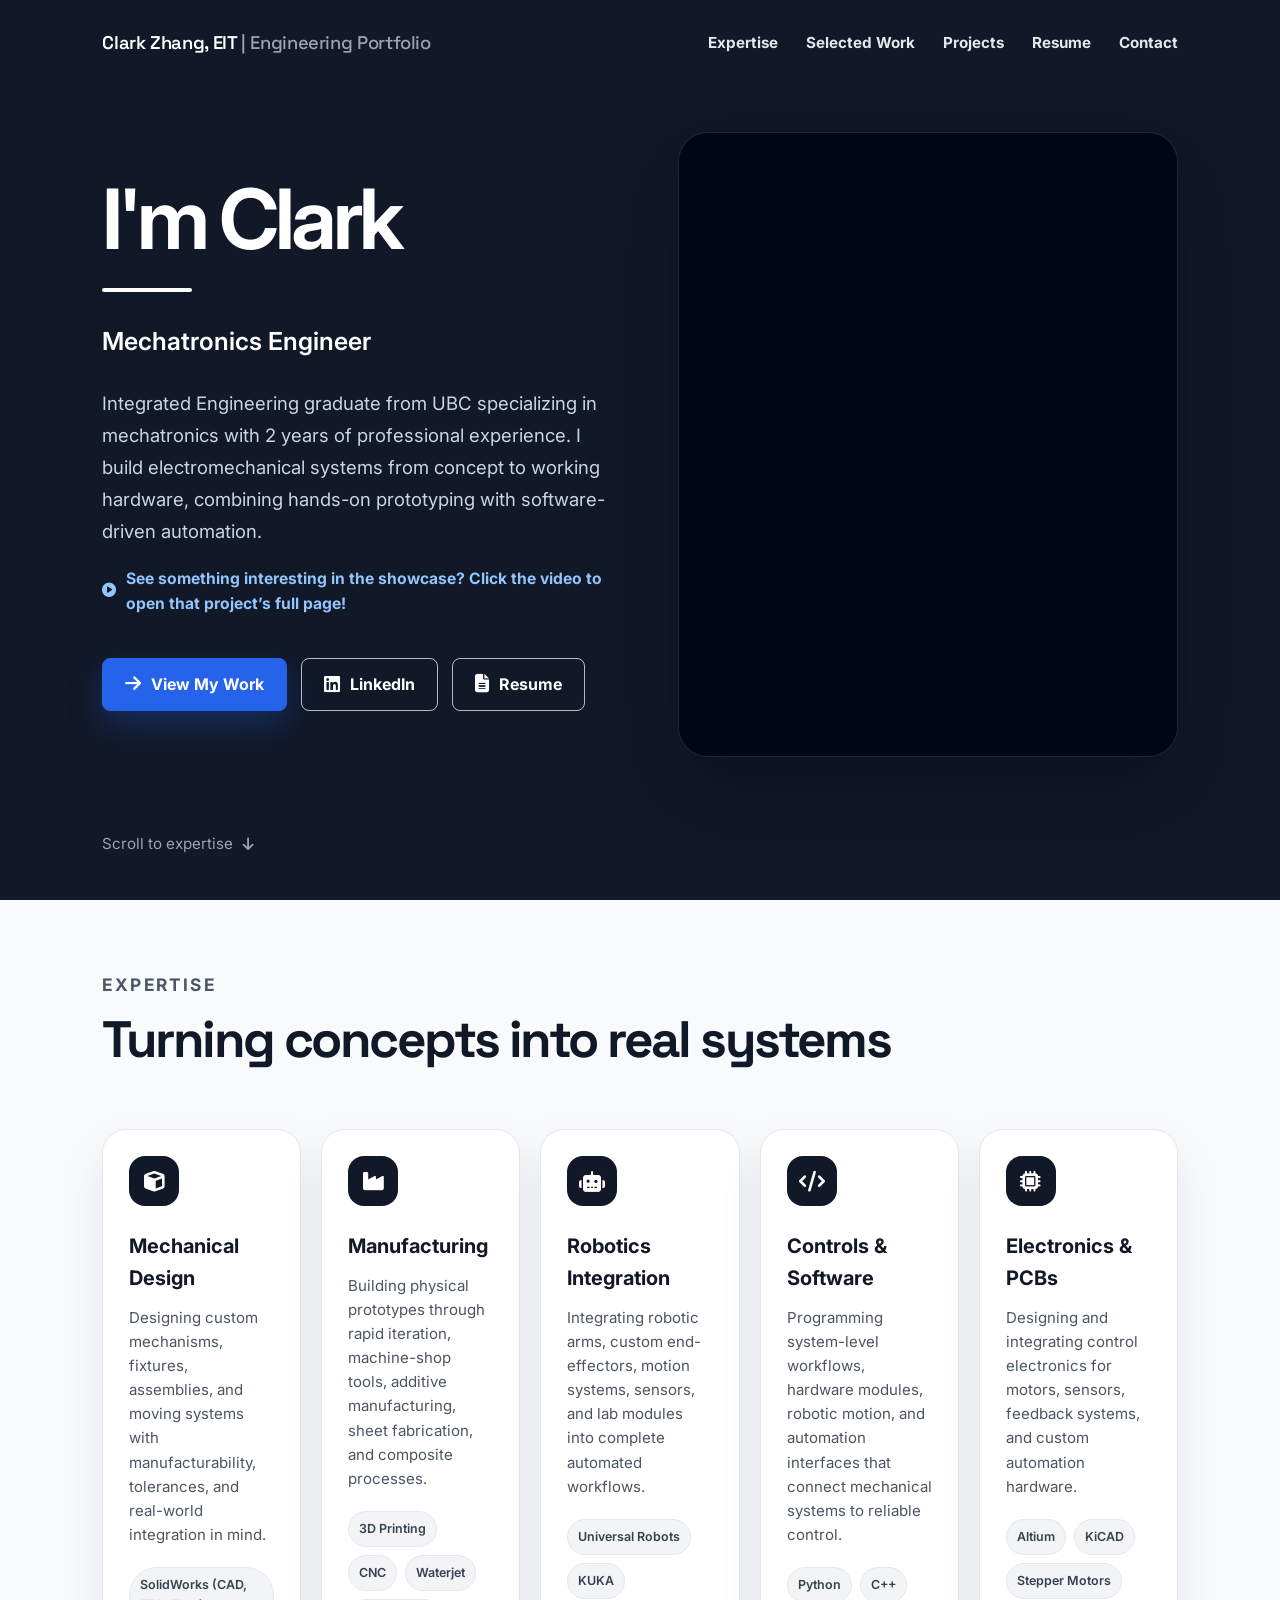
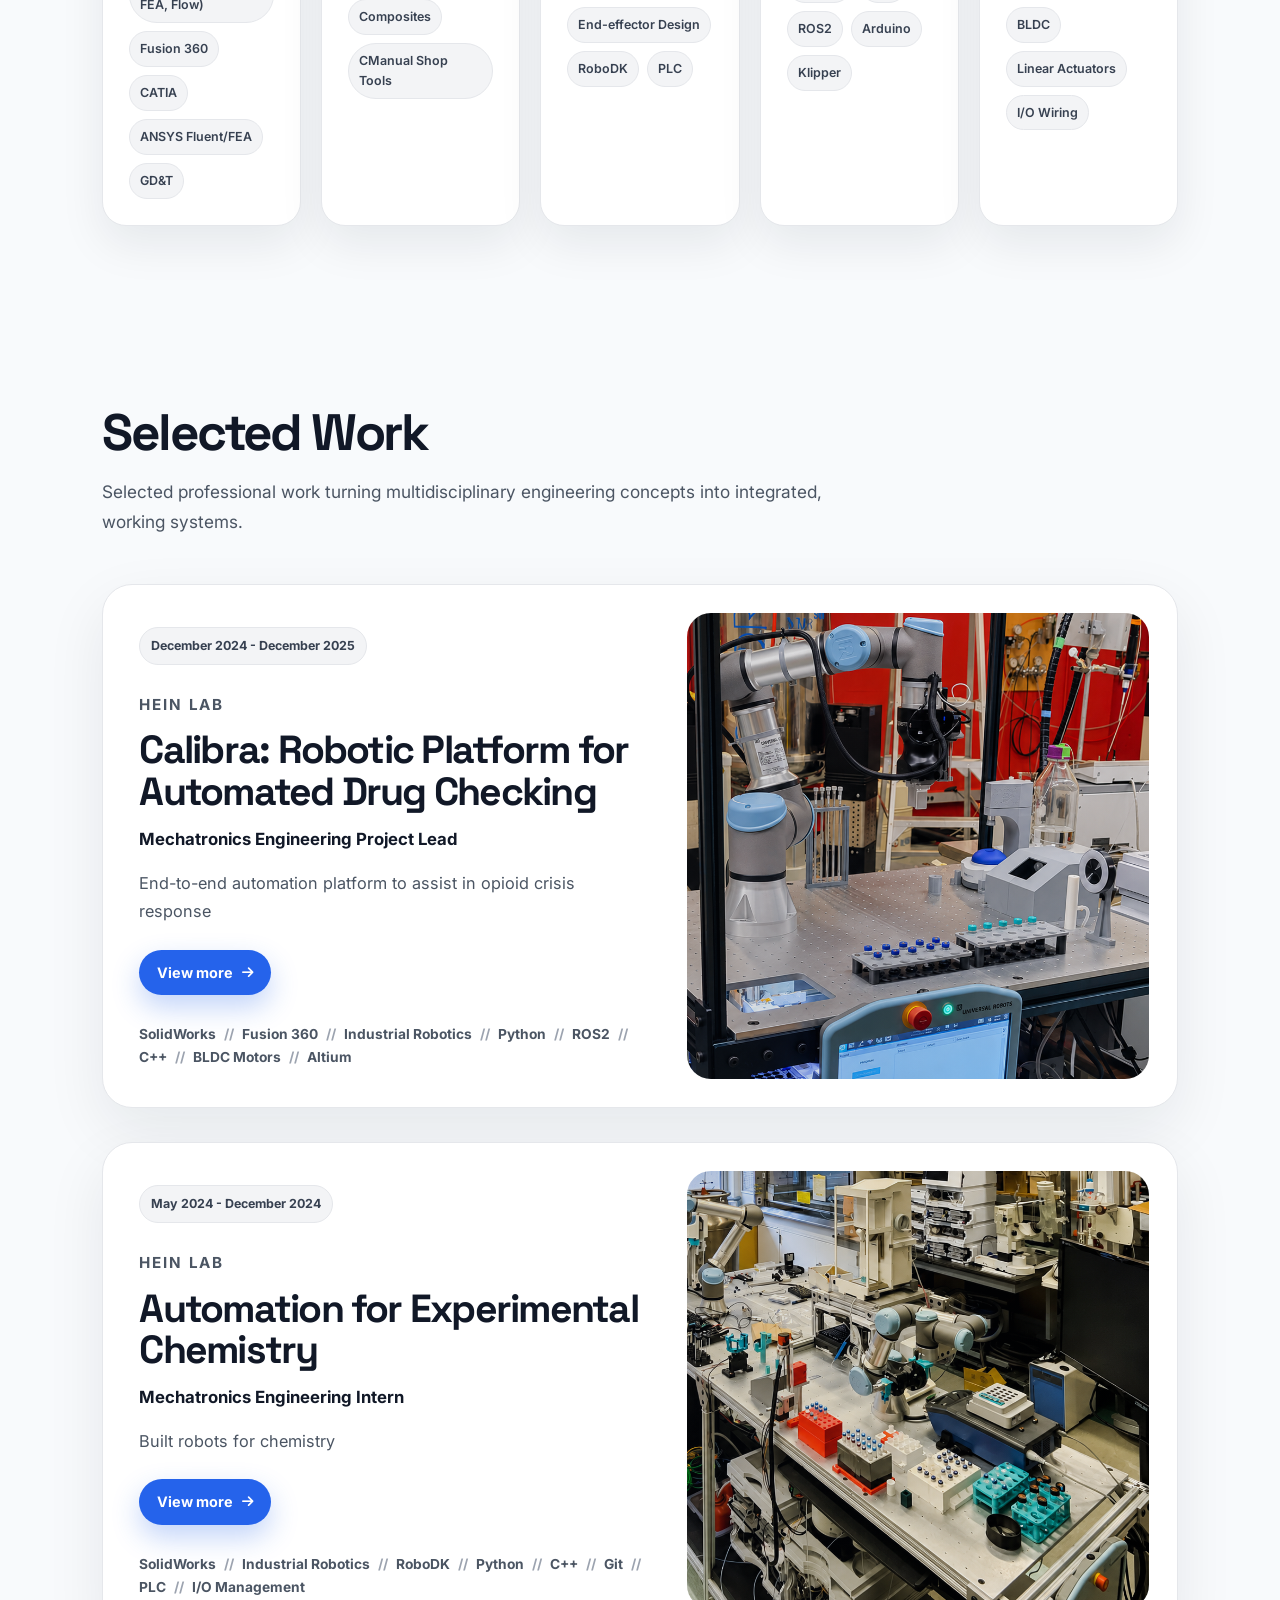
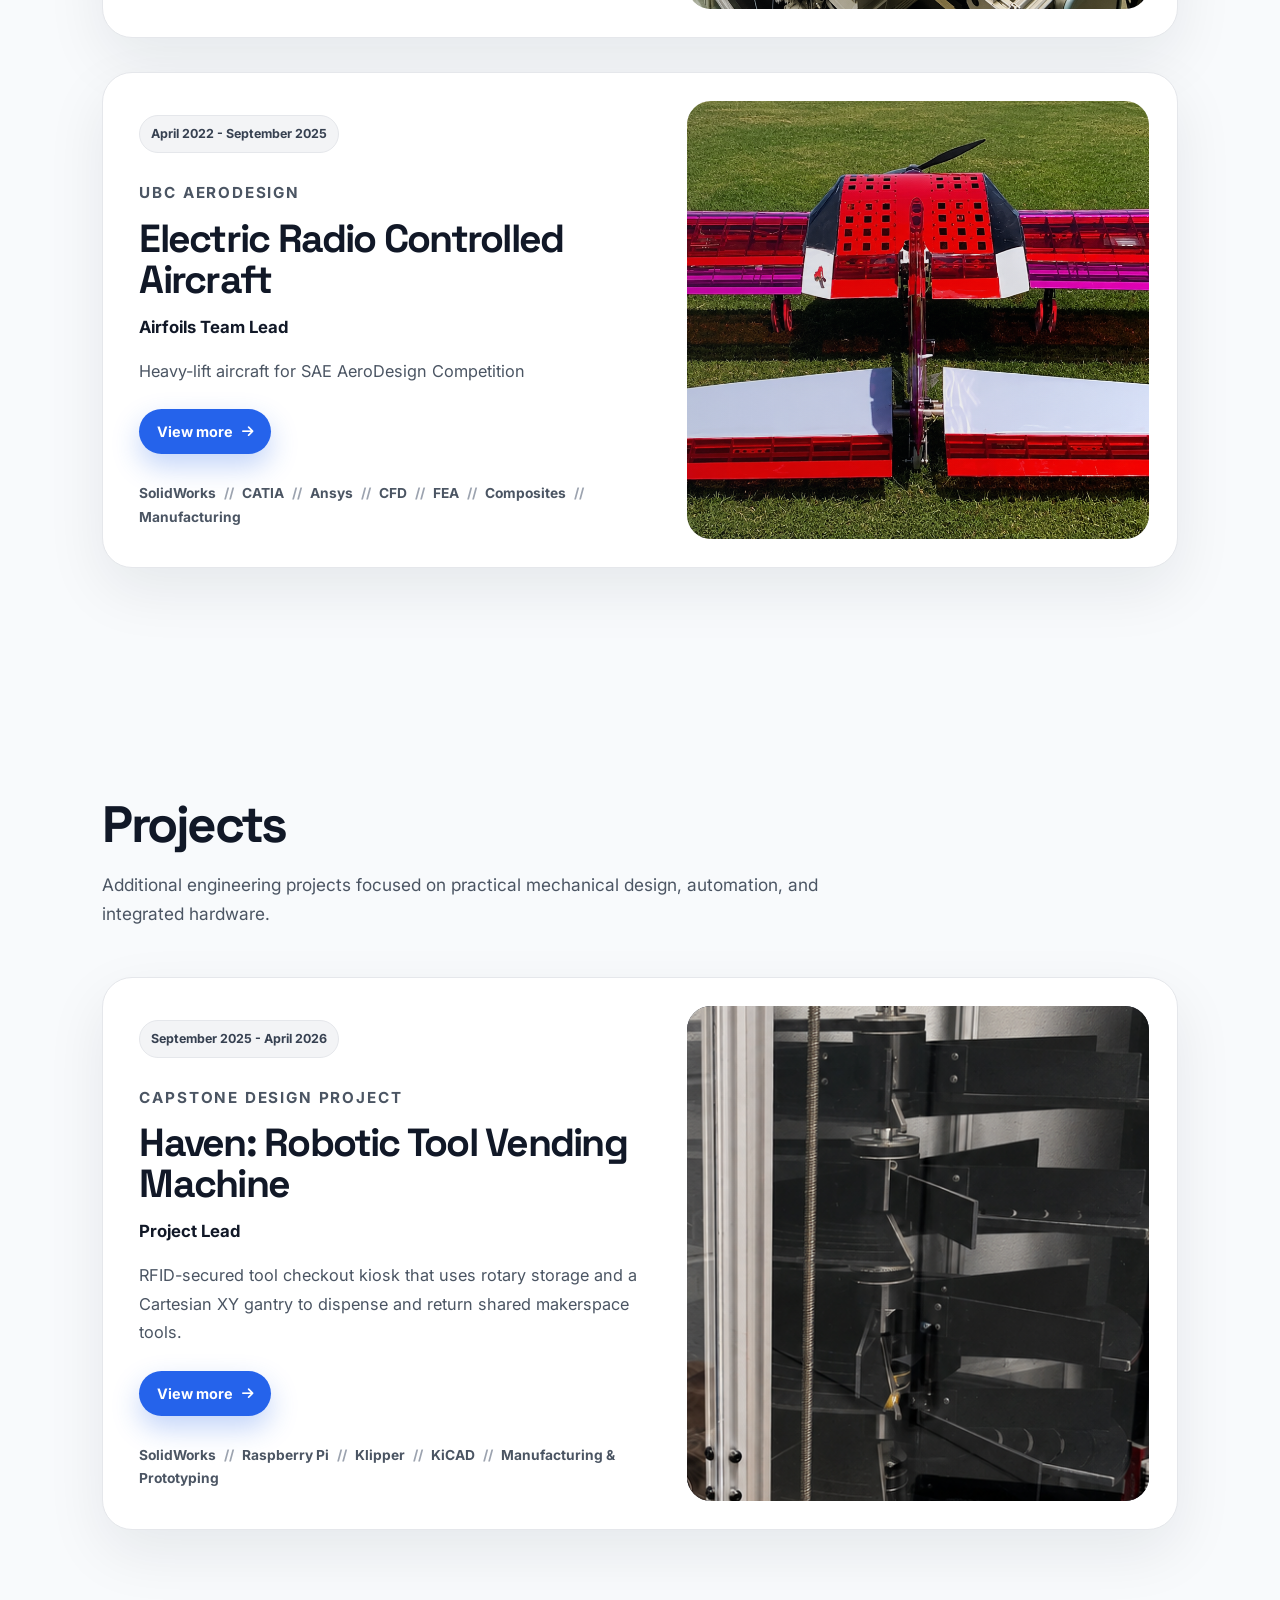
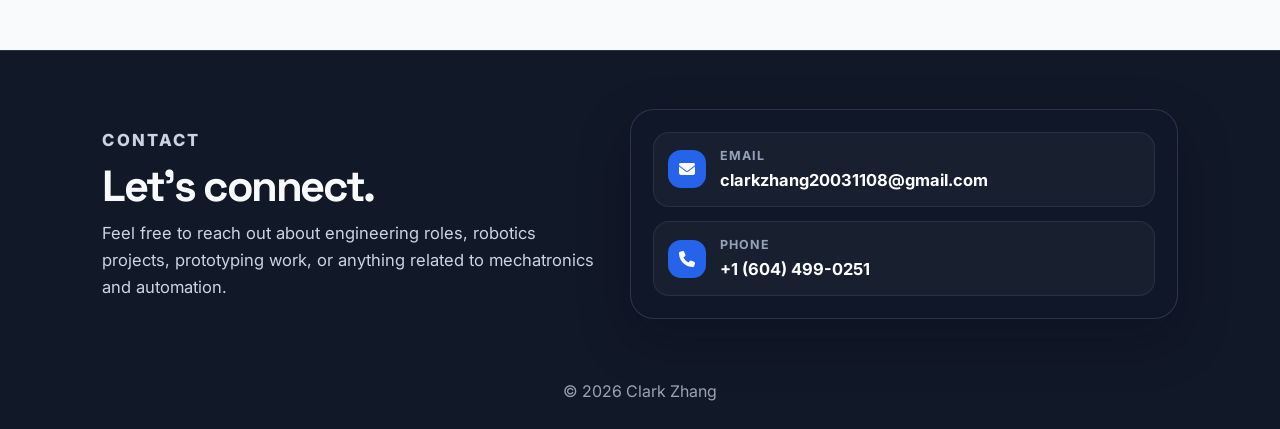
==== commit 62e9092d: "Use fade-in for hero navigation" ====
--- a/index.html
+++ b/index.html
@@ -111,21 +111,19 @@
       background: rgba(2, 6, 23, 0.88);
     }
 
-    .hero nav,
     .hero-content,
     .hero-showcase {
       opacity: 0;
       animation: hero-swipe-in 0.85s cubic-bezier(0.16, 1, 0.3, 1) forwards;
+      animation-delay: 0.12s;
       will-change: opacity, transform, filter;
     }
 
-    .hero-content,
-    .hero-showcase {
-      animation-delay: 0.12s;
-    }
-
     .hero nav {
-      animation-delay: 0.72s;
+      opacity: 0;
+      animation: hero-fade-in 0.85s ease forwards;
+      animation-delay: 0.5s;
+      will-change: opacity;
     }
 
     @keyframes hero-swipe-in {
@@ -139,6 +137,16 @@
         opacity: 1;
         transform: translateY(0);
         filter: blur(0);
+      }
+    }
+
+    @keyframes hero-fade-in {
+      from {
+        opacity: 0;
+      }
+
+      to {
+        opacity: 1;
       }
     }
 
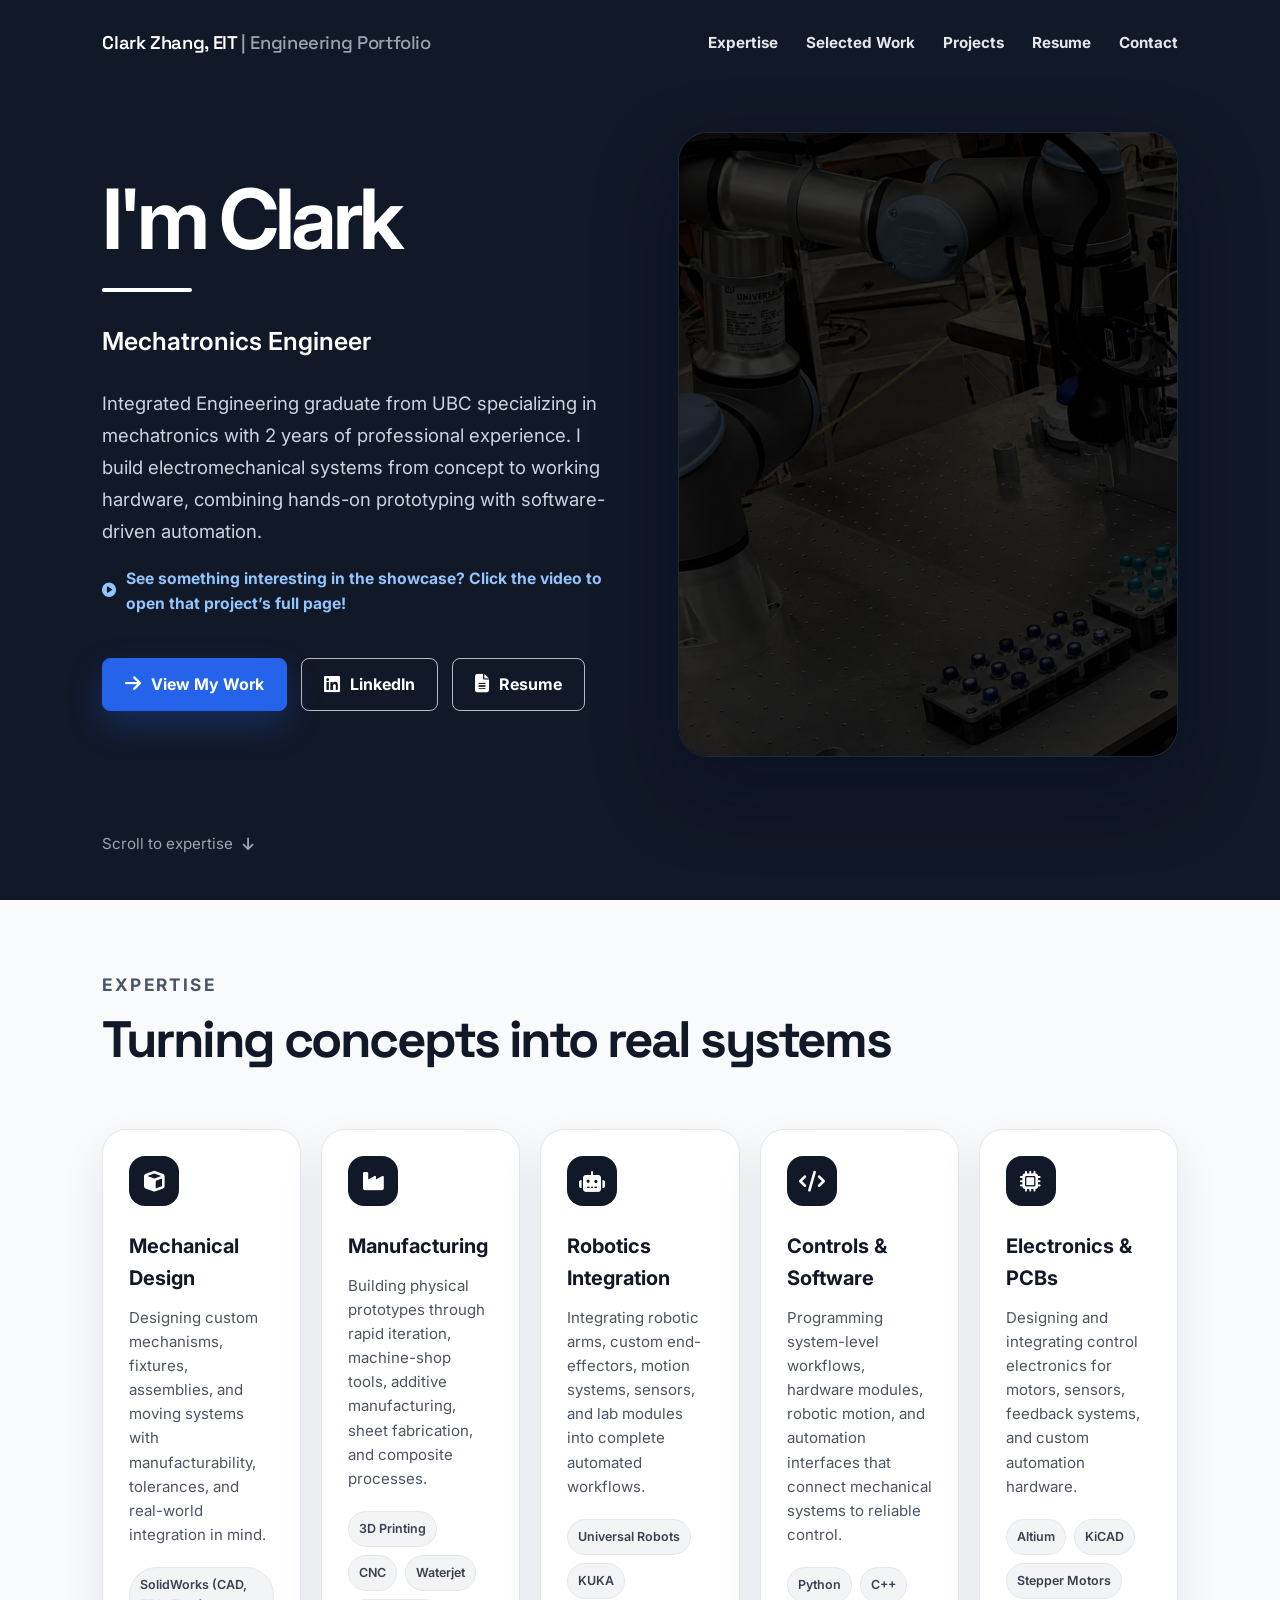
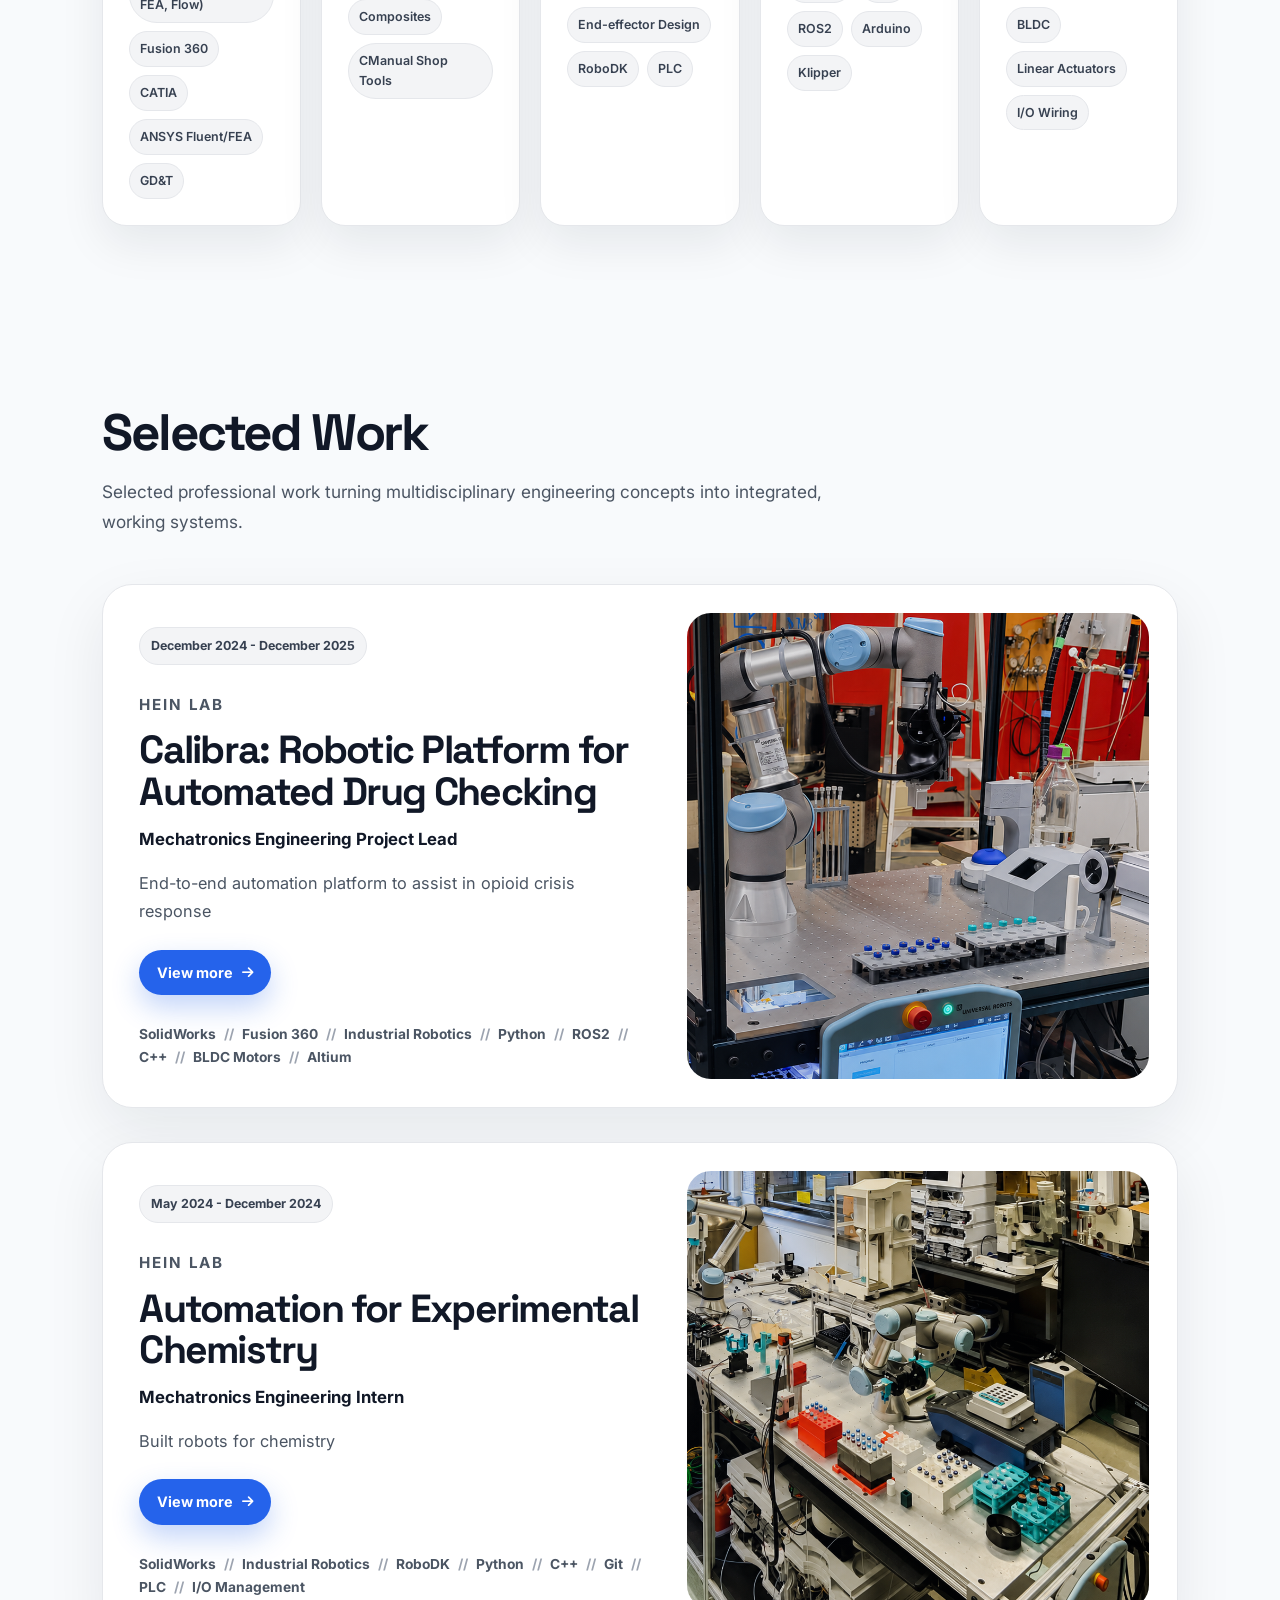
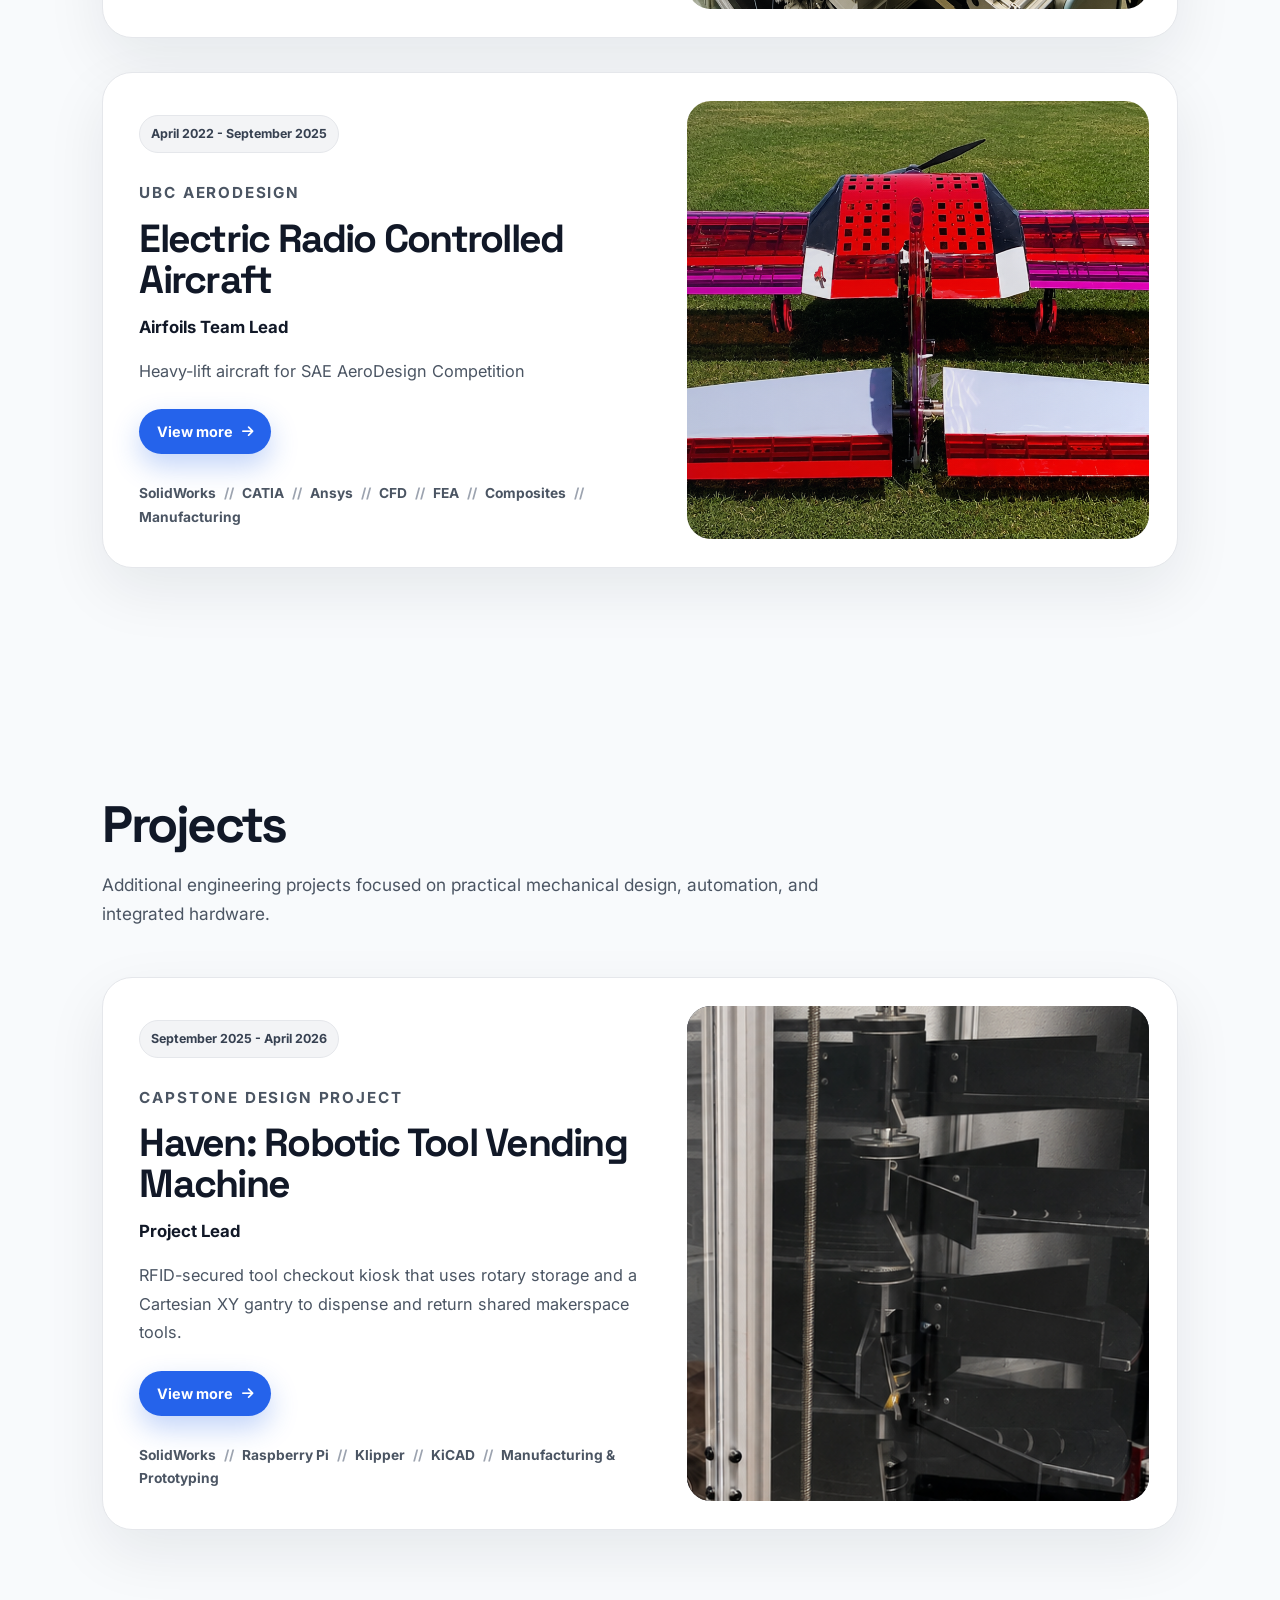
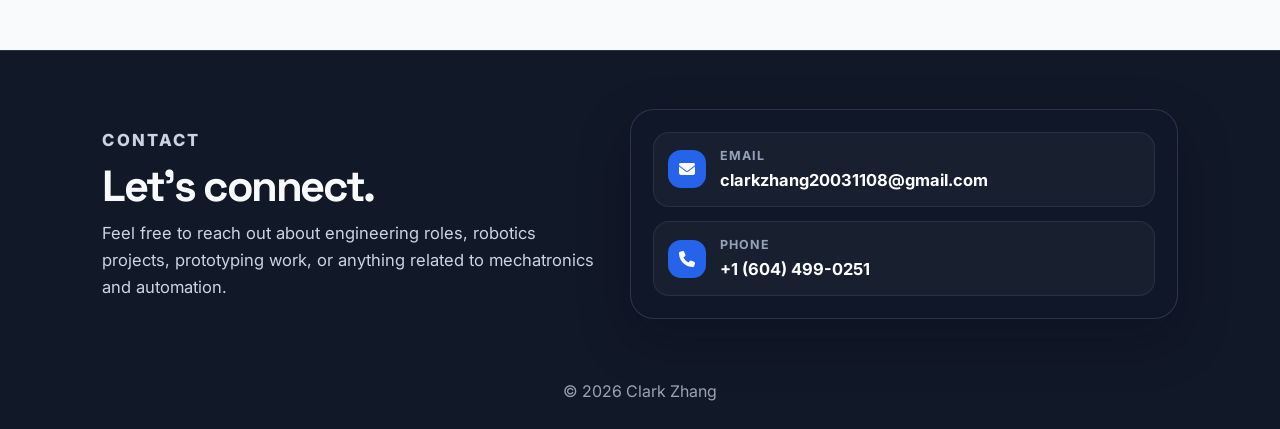
==== commit 8f768705: "Update" ====
--- a/index.html
+++ b/index.html
@@ -122,7 +122,7 @@
     .hero nav {
       opacity: 0;
       animation: hero-fade-in 0.85s ease forwards;
-      animation-delay: 0.5s;
+      animation-delay: 0.63s;
       will-change: opacity;
     }
 
@@ -483,7 +483,7 @@
       </div>
 
       <figure class="hero-showcase" tabindex="0" role="link" aria-label="Open current project showcase">
-        <video class="hero-showcase-video" autoplay muted loop playsinline preload="auto">
+        <video class="hero-showcase-video" autoplay muted loop playsinline preload="auto" poster="./images/showcase-poster.png">
           <source src="./Portfolio-showcase.mp4?v=4" type="video/mp4">
           Your browser does not support the video tag.
         </video>
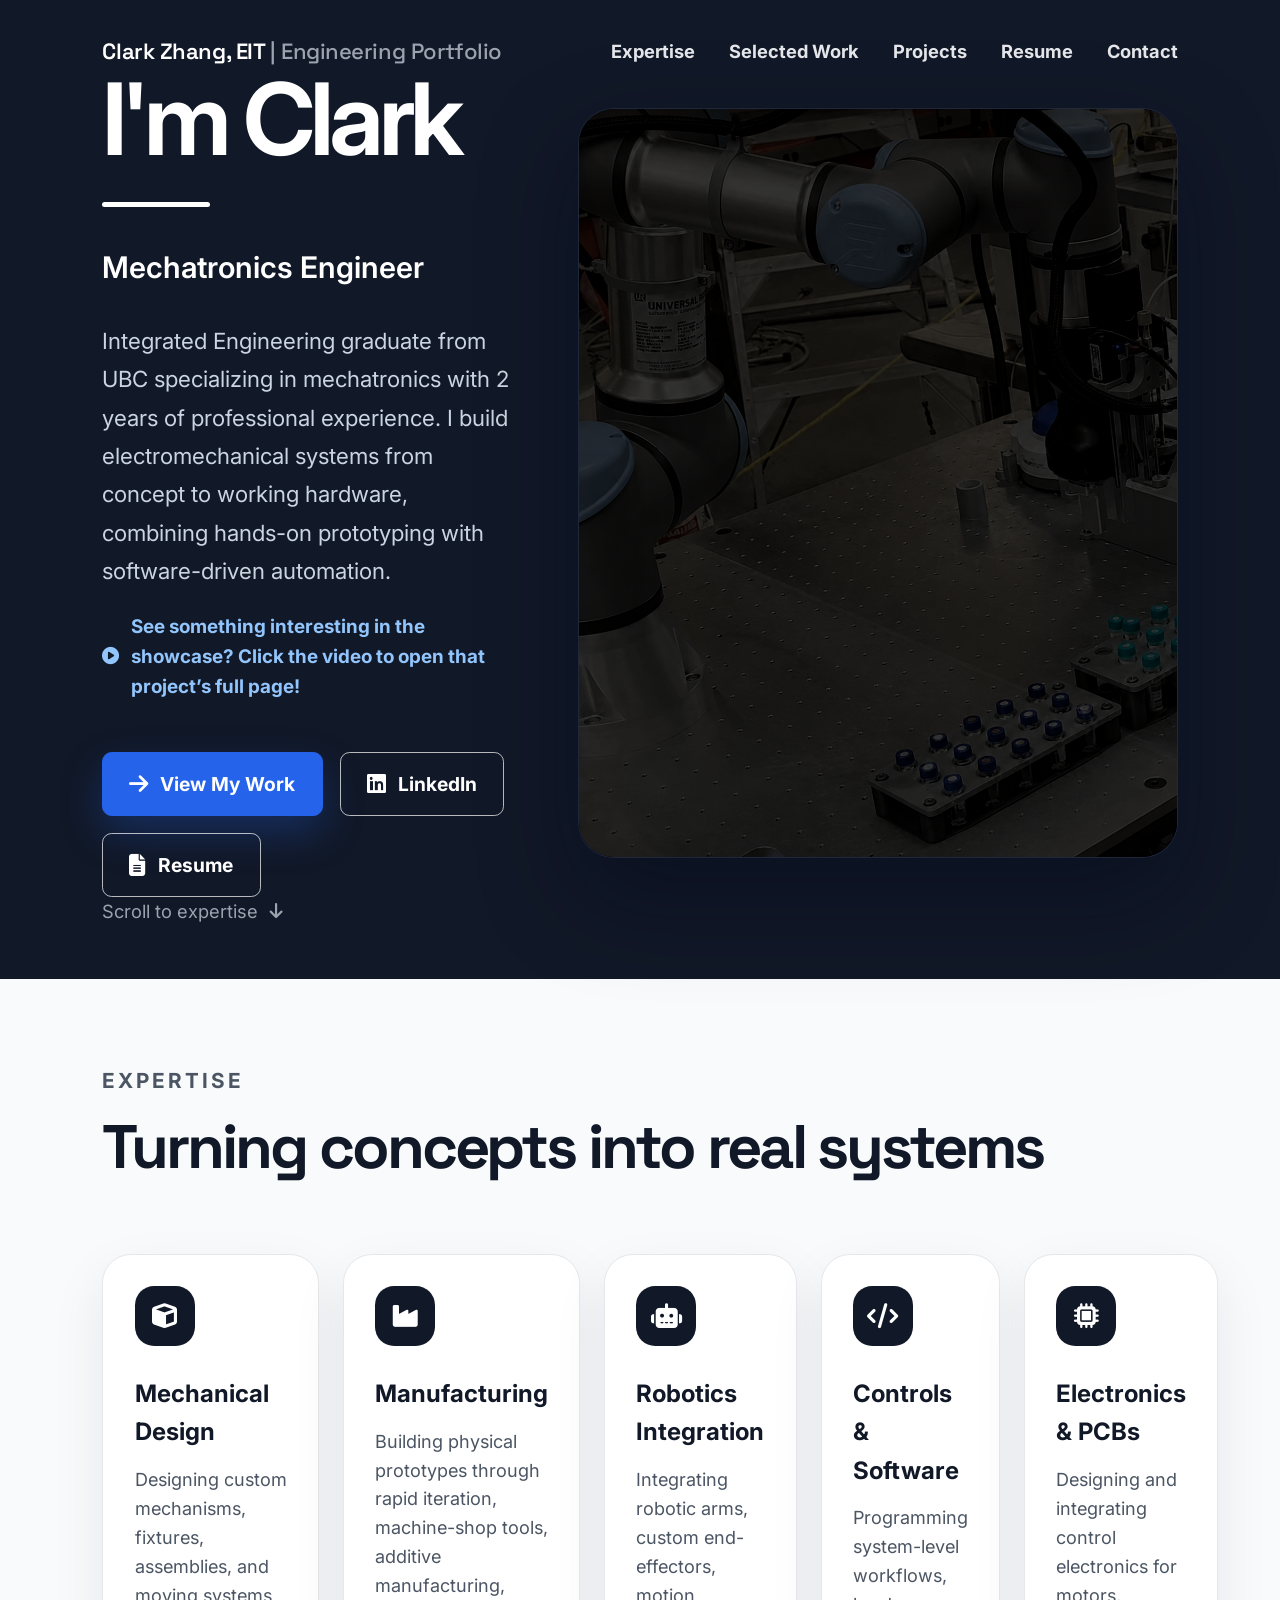
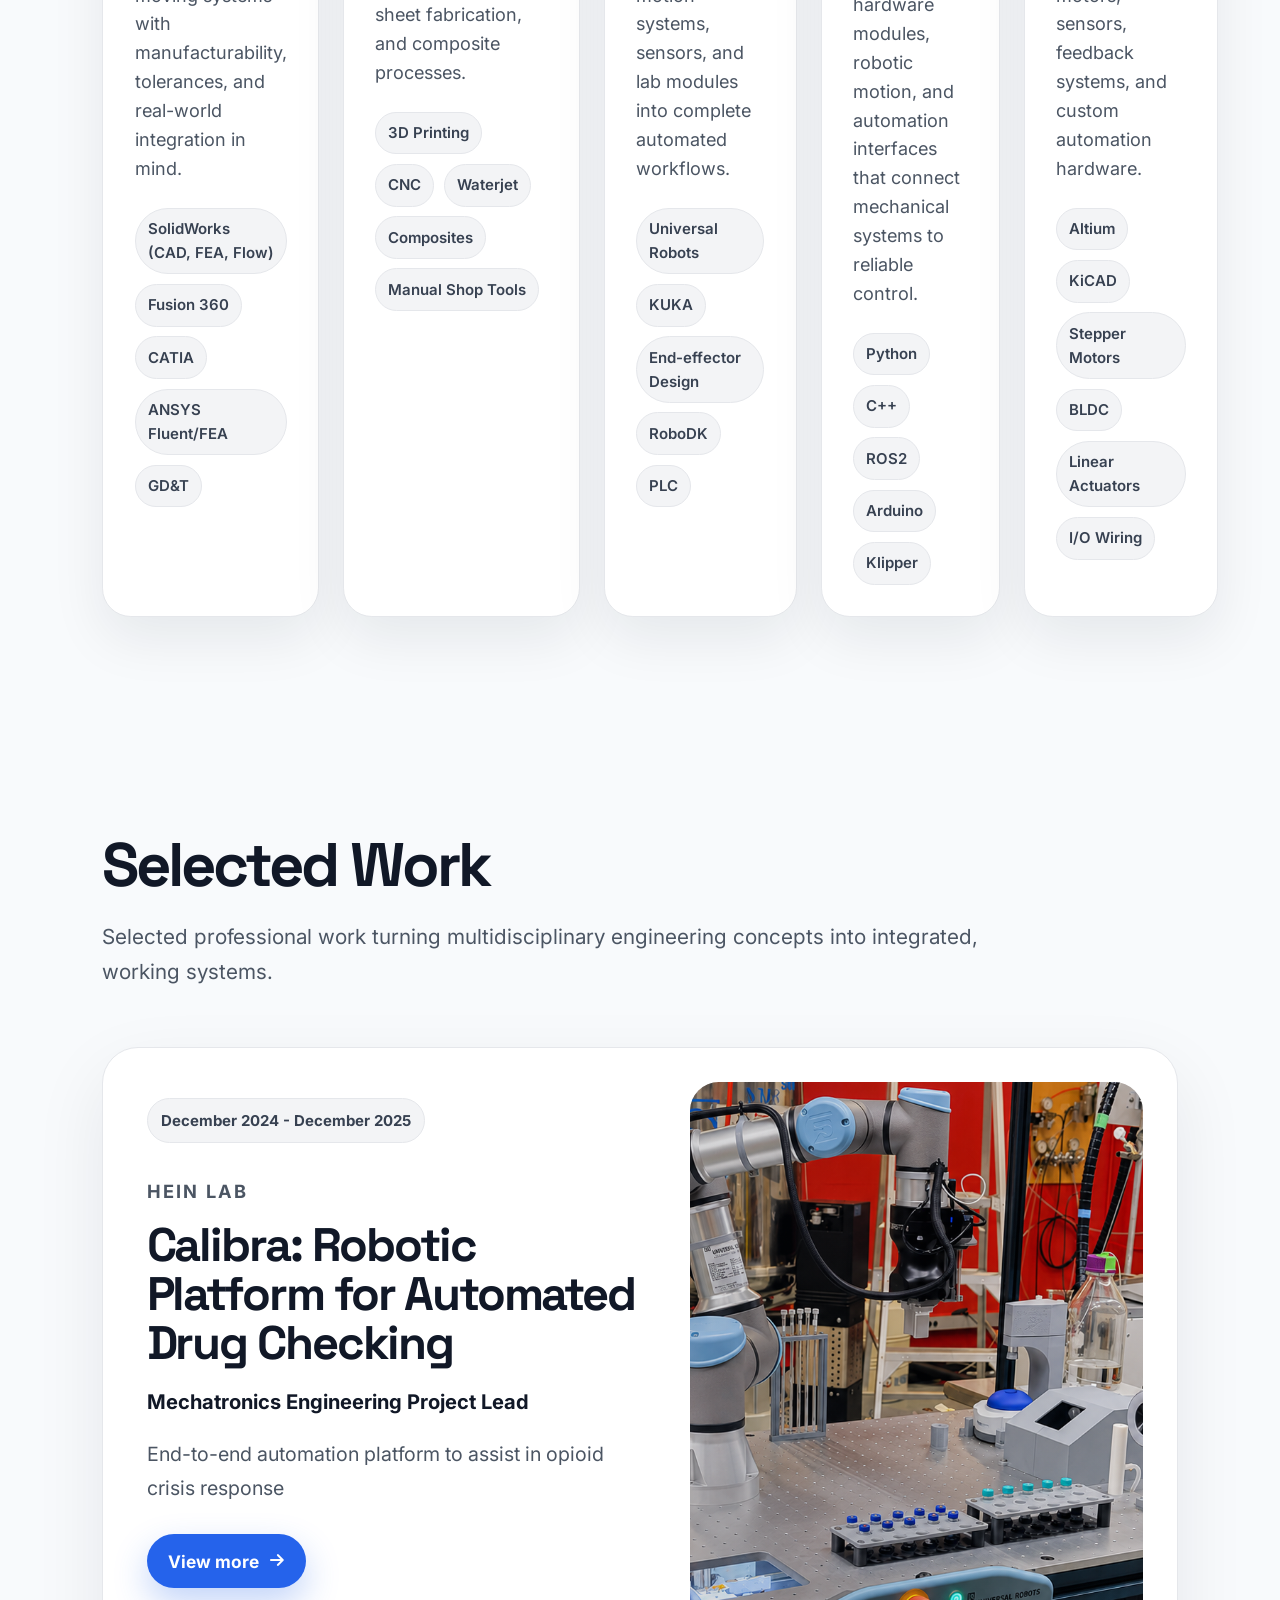
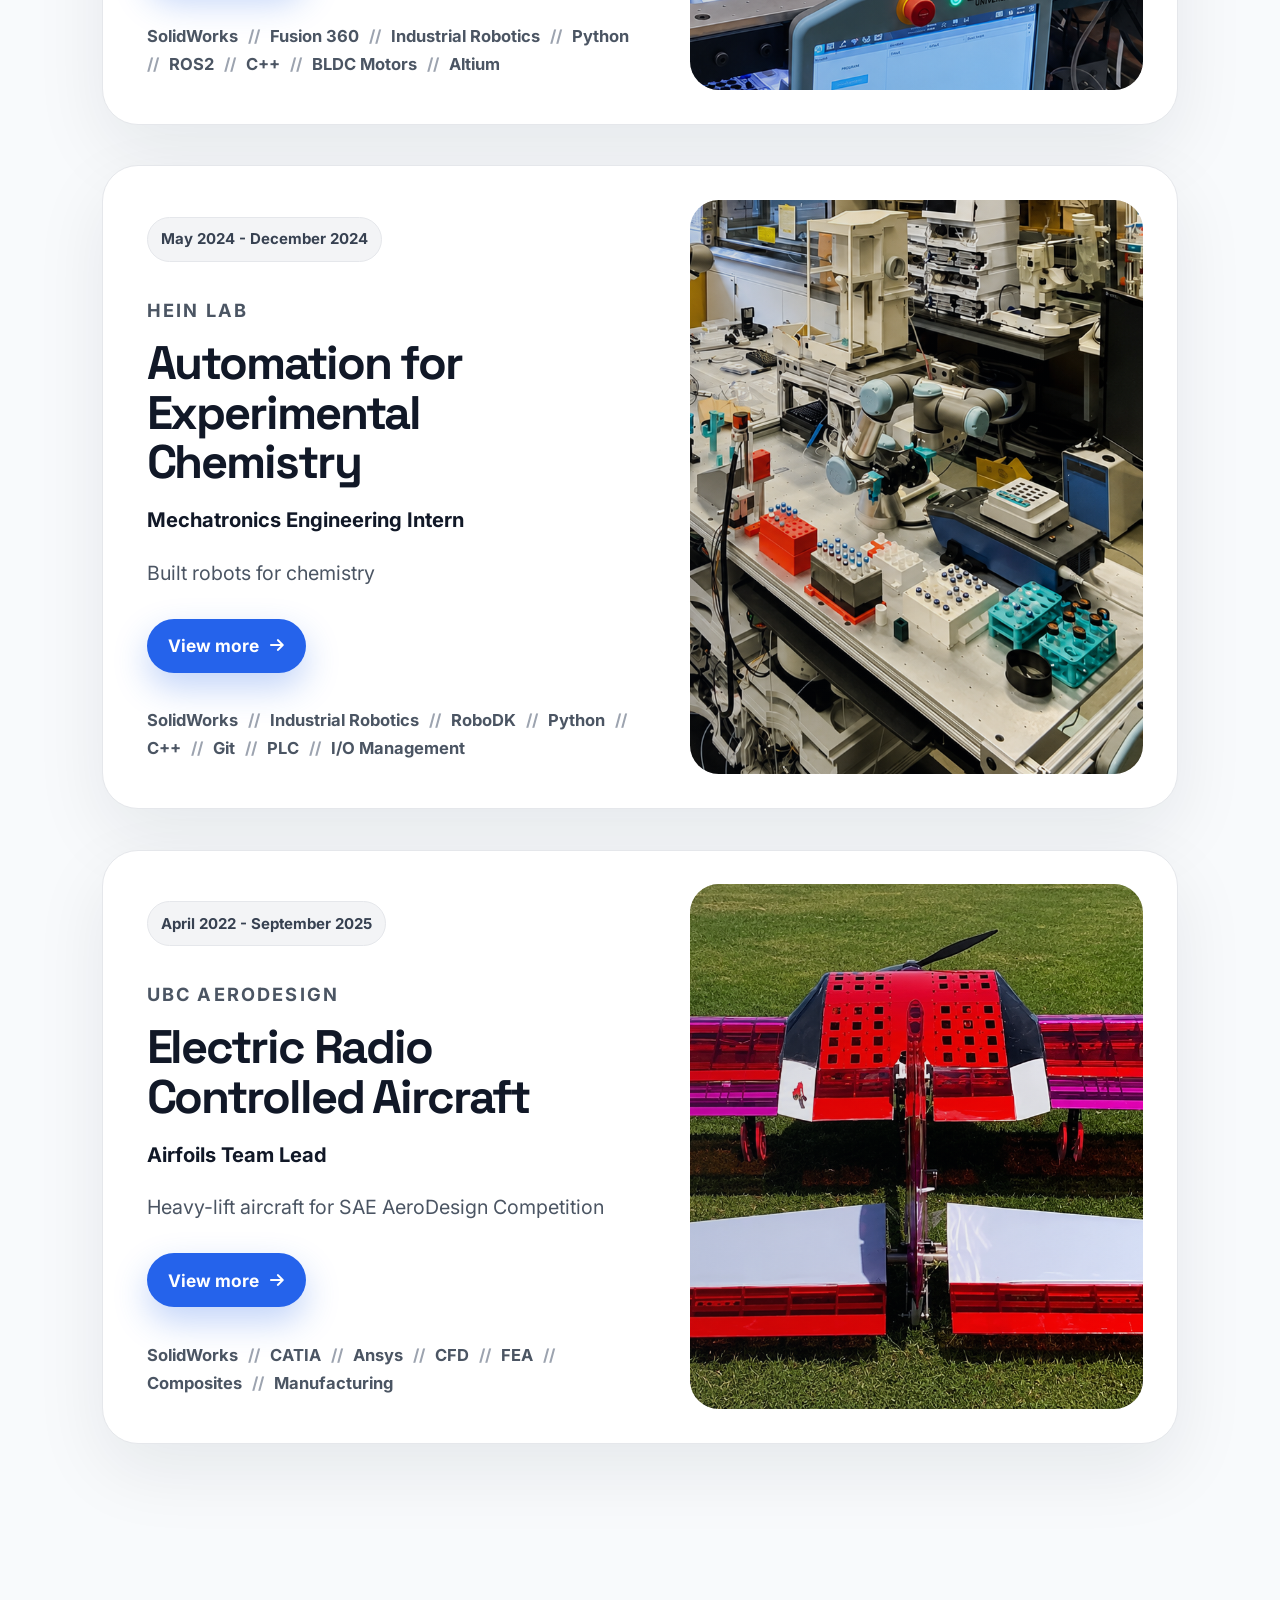
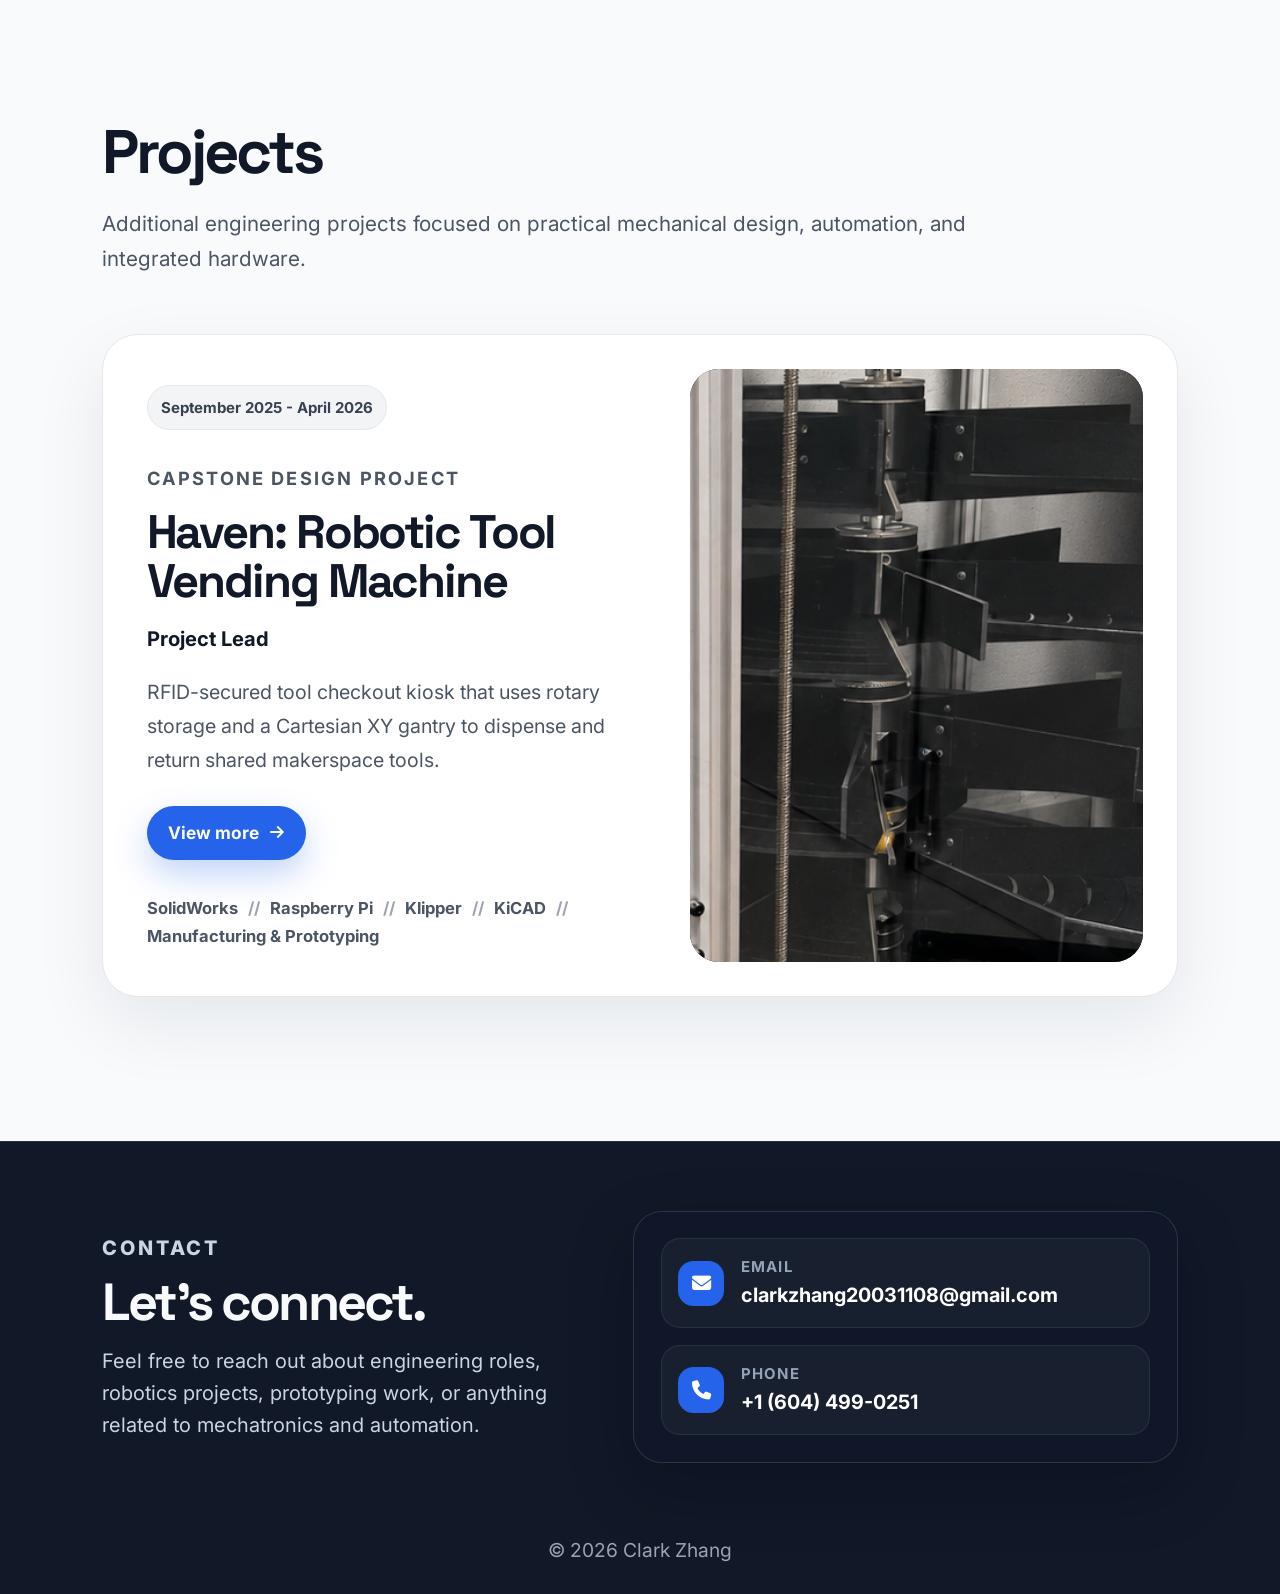
==== commit 79030868: "fix typo" ====
--- a/index.html
+++ b/index.html
@@ -122,7 +122,7 @@
     .hero nav {
       opacity: 0;
       animation: hero-fade-in 0.85s ease forwards;
-      animation-delay: 0.63s;
+      animation-delay: 0.75s;
       will-change: opacity;
     }
 
@@ -531,7 +531,7 @@
           <span>CNC</span>
           <span>Waterjet</span>
           <span>Composites</span>
-          <span>CManual Shop Tools</span>
+          <span>Manual Shop Tools</span>
         </div>
       </div>
 
--- a/style.css
+++ b/style.css
@@ -4,9 +4,15 @@
   padding: 0;
 }
 
+:root {
+  --page-scale: 1.2;
+  --scaled-viewport-height: calc(100vh / var(--page-scale));
+}
+
 html {
   scroll-behavior: smooth;
   scroll-snap-type: y proximity;
+  zoom: var(--page-scale);
 }
 
 body {
@@ -17,6 +23,12 @@
   overflow-x: hidden;
 }
 
+@supports not (zoom: 1.2) {
+  html {
+    font-size: calc(100% * var(--page-scale));
+  }
+}
+
 a {
   text-decoration: none;
   color: inherit;
@@ -62,7 +74,7 @@
 ========================= */
 
 .hero {
-  min-height: 100vh;
+  min-height: var(--scaled-viewport-height);
   scroll-snap-align: start;
   background: #111827;
   color: white;
@@ -213,7 +225,7 @@
 ========================= */
 
 .expertise-section {
-  min-height: 100vh;
+  min-height: var(--scaled-viewport-height);
   scroll-snap-align: start;
   background: #f8fafc;
   color: #111827;
@@ -827,4 +839,4 @@
   color: #cbd5e1;
   background: rgba(15, 23, 42, 0.72);
   border-top: 1px solid rgba(148, 163, 184, 0.16);
-}+}
